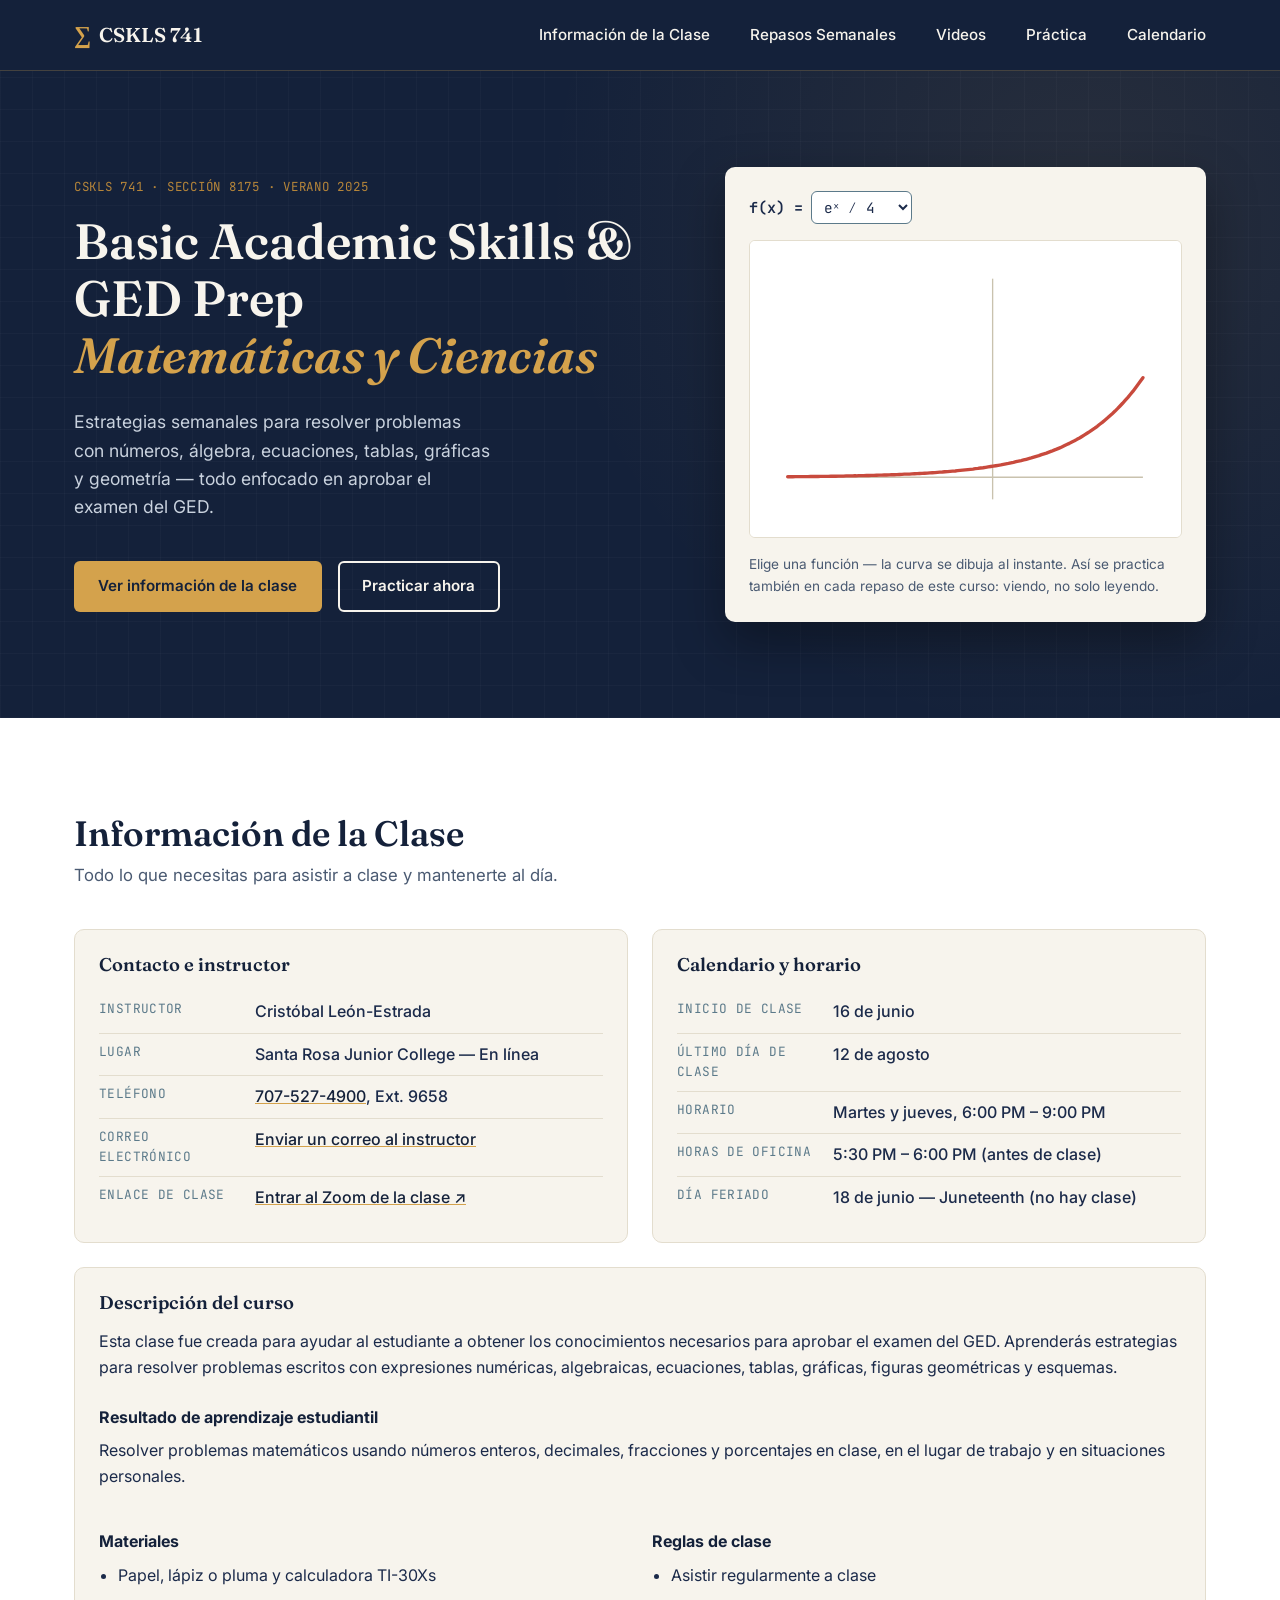
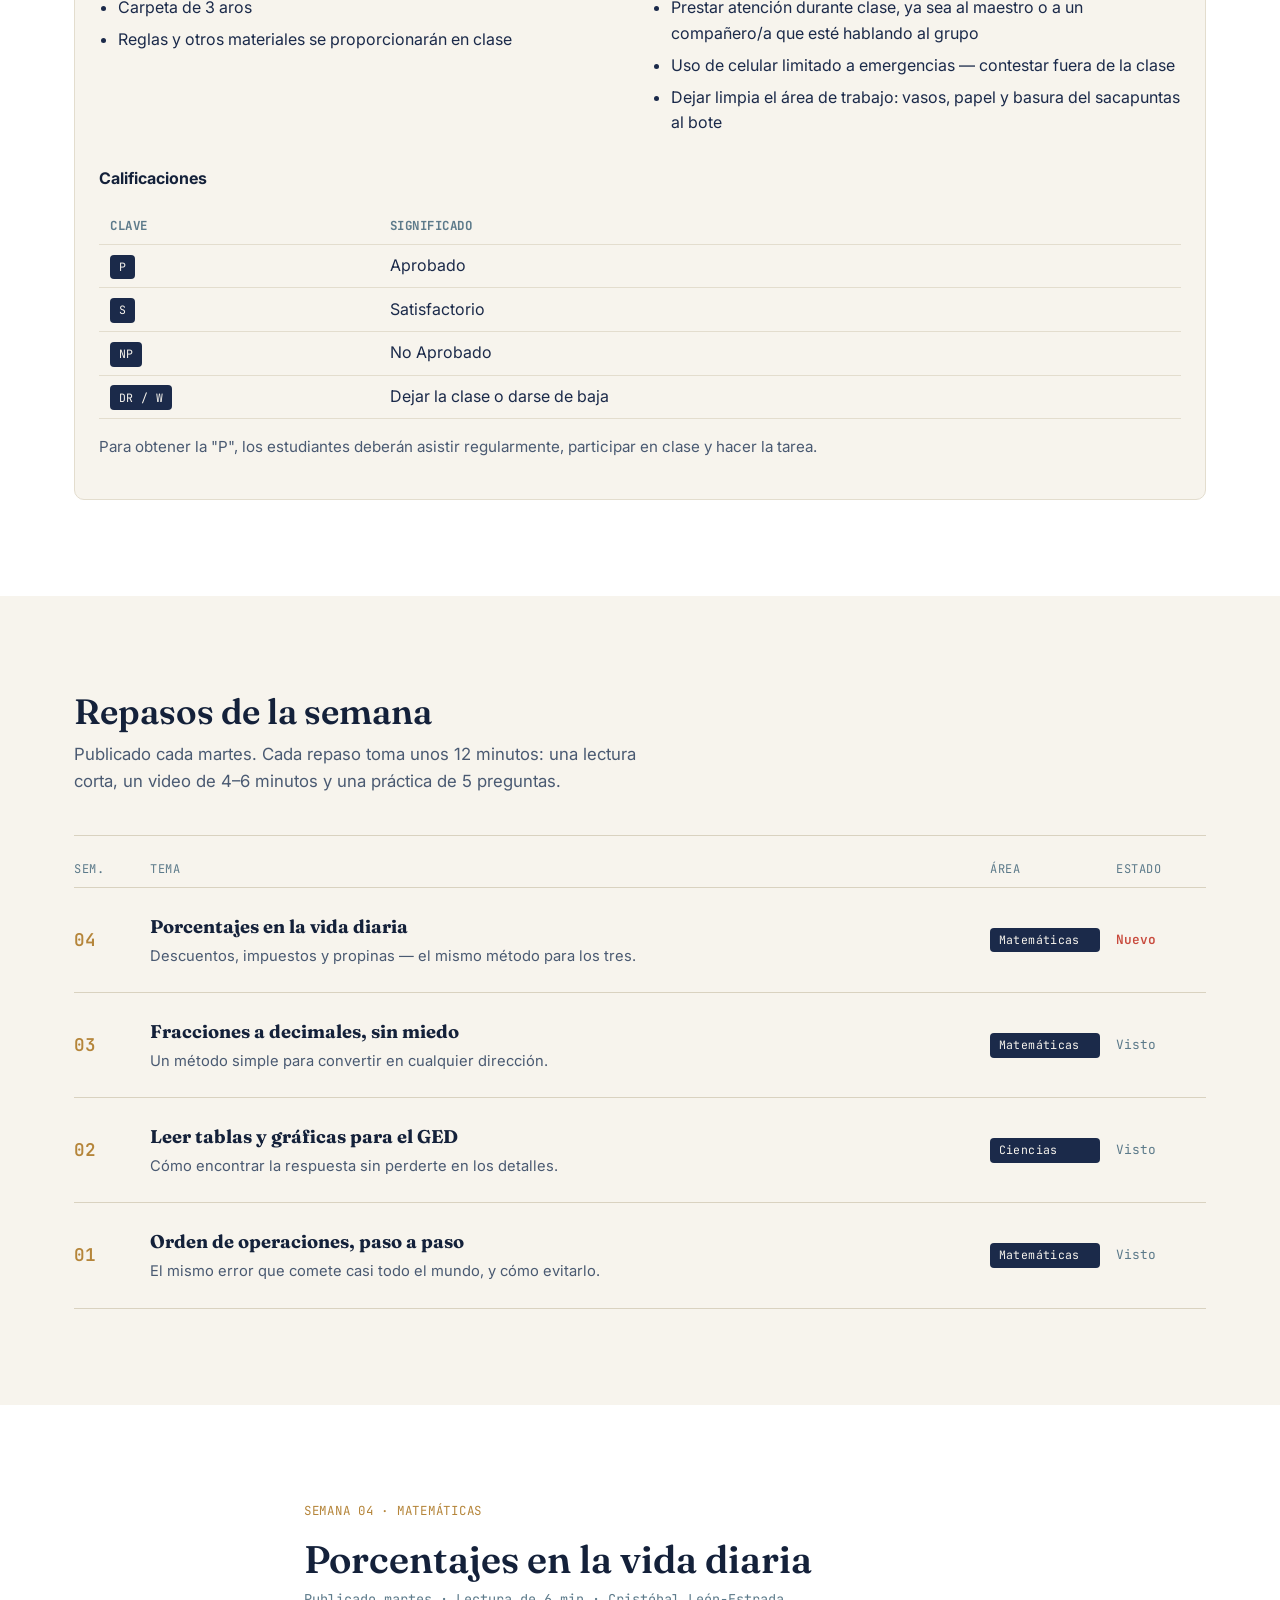
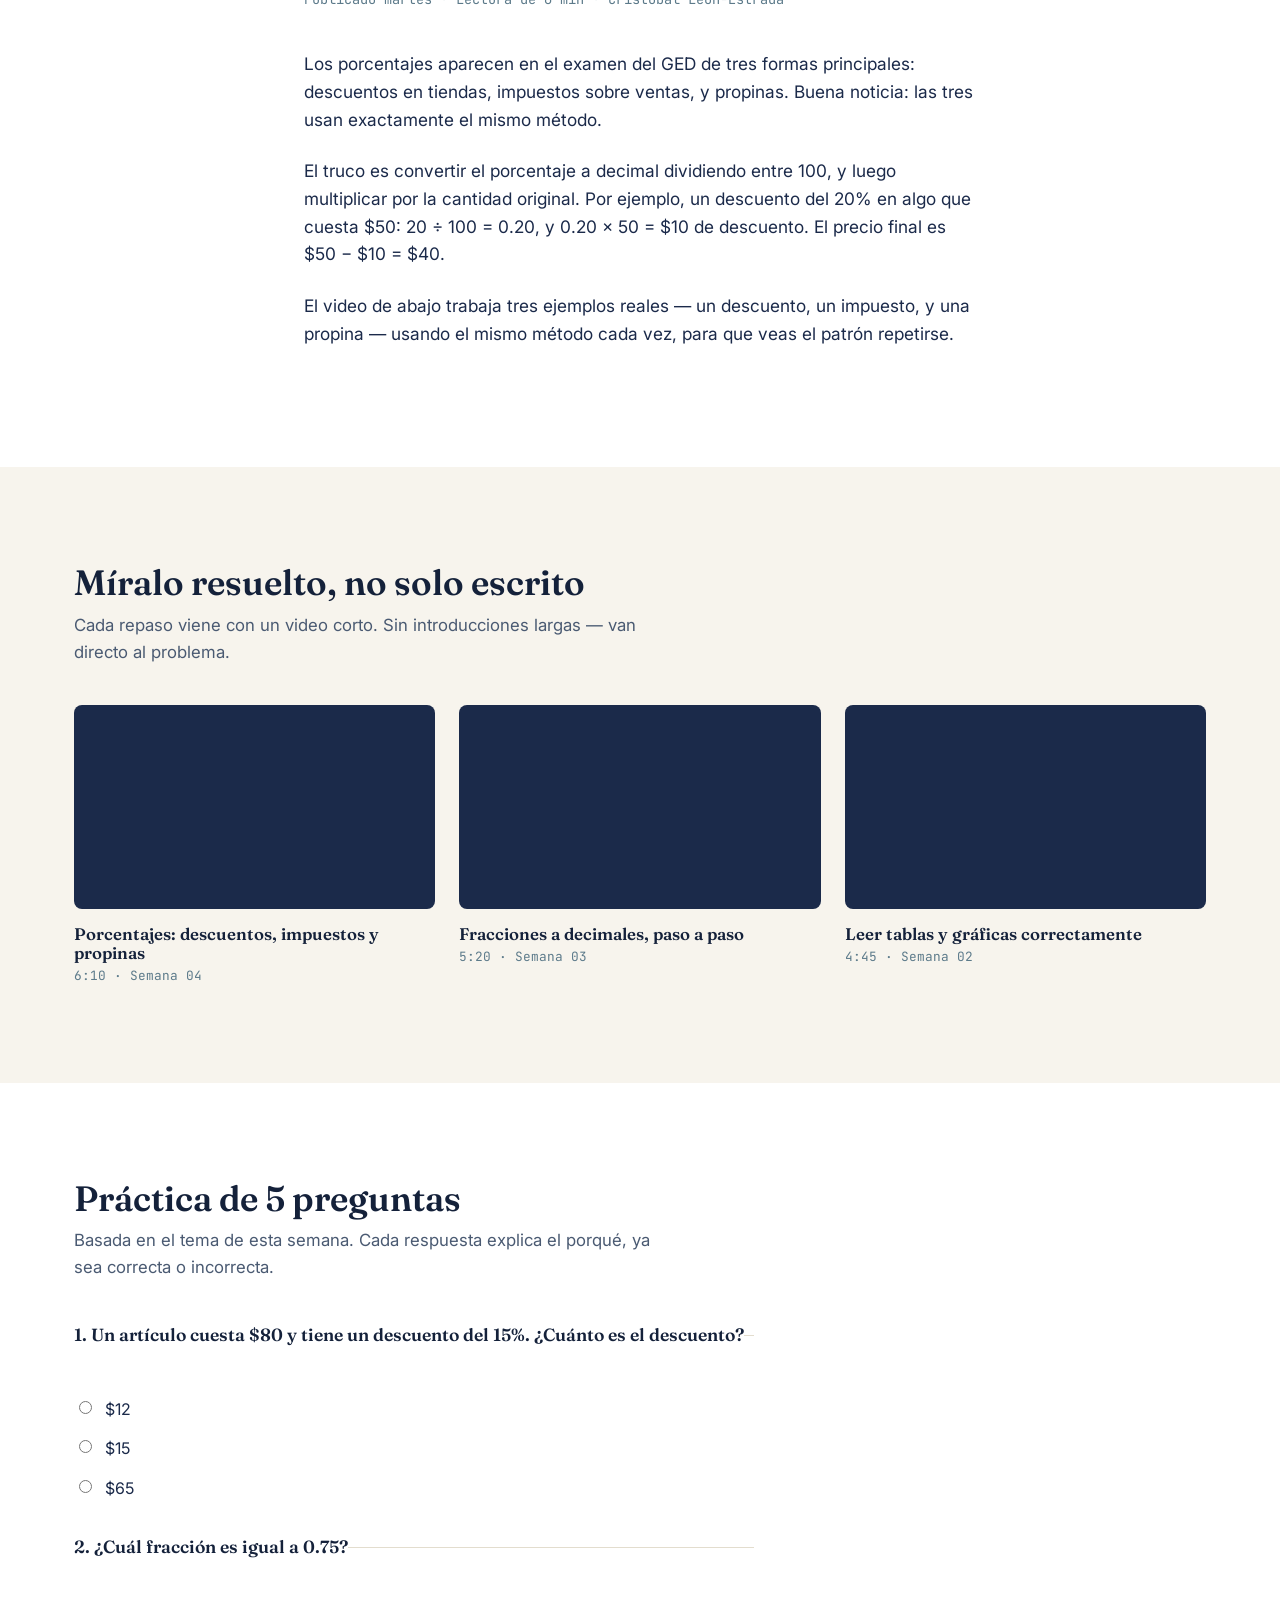
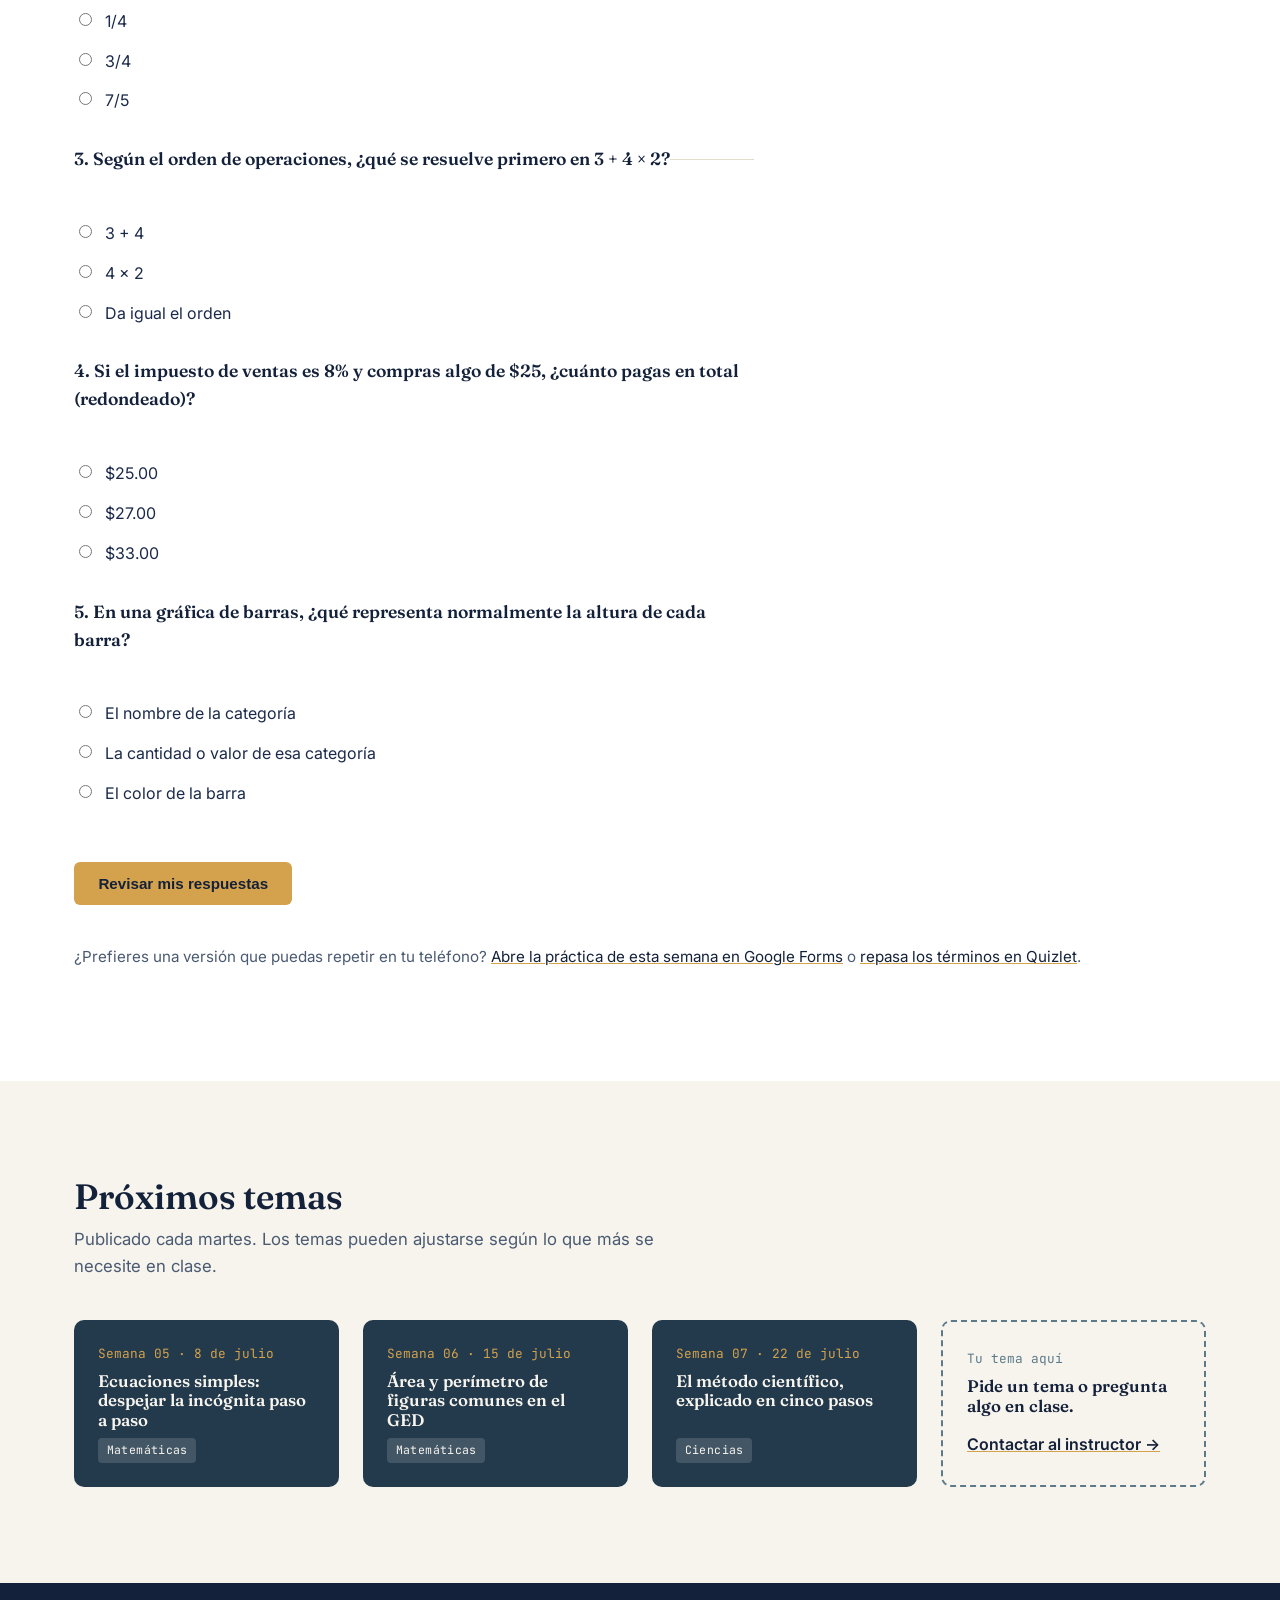
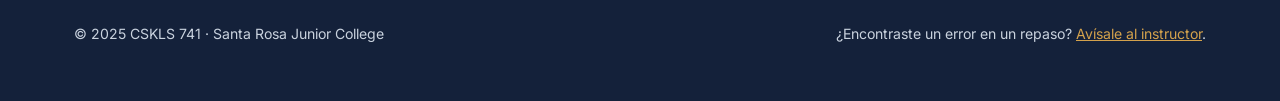
==== index.html @ f6713a10 "Add CSKLS 741 course site" ====
<!DOCTYPE html>
<html lang="es">
<head>
<meta charset="UTF-8">
<meta name="viewport" content="width=device-width, initial-scale=1.0">
<title>CSKLS 741 — Preparación para el GED: Matemáticas y Ciencias | Santa Rosa Junior College</title>
<meta name="description" content="Repasos semanales, videos y práctica para estudiantes de CSKLS 741, preparación del examen GED en matemáticas y ciencias. Verano 2025, Santa Rosa Junior College.">
<link rel="preconnect" href="https://fonts.googleapis.com">
<link rel="preconnect" href="https://fonts.gstatic.com" crossorigin>
<link href="https://fonts.googleapis.com/css2?family=Fraunces:opsz,wght@9..144,400..700&family=Inter:wght@400;500;600;700&family=JetBrains+Mono:wght@400;500&display=swap" rel="stylesheet">
<link rel="stylesheet" href="styles.css">
</head>
<body>

<a class="skip-link" href="#main">Saltar al contenido principal</a>

<!-- ============ HEADER / NAV ============ -->
<header class="site-header">
  <div class="header-inner">
    <a href="#top" class="brand">
      <span class="brand-mark" aria-hidden="true">∑</span>
      <span class="brand-text">CSKLS 741</span>
    </a>

    <nav class="main-nav" aria-label="Navegación principal">
      <button class="nav-toggle" aria-expanded="false" aria-controls="nav-list" id="navToggle">
        <span class="nav-toggle-bar"></span>
        <span class="nav-toggle-bar"></span>
        <span class="nav-toggle-bar"></span>
        <span class="visually-hidden">Menú</span>
      </button>
      <ul class="nav-list" id="nav-list">
        <li><a href="#clase">Información de la Clase</a></li>
        <li><a href="#weekly">Repasos Semanales</a></li>
        <li><a href="#videos">Videos</a></li>
        <li><a href="#quiz">Práctica</a></li>
        <li><a href="#calendar">Calendario</a></li>
      </ul>
    </nav>
  </div>
</header>

<main id="main">

  <!-- ============ HERO ============ -->
  <section class="hero" id="top">
    <div class="hero-inner">
      <div class="hero-copy">
        <p class="eyebrow">CSKLS 741 · Sección 8175 · Verano 2025</p>
        <h1>Basic Academic Skills & GED Prep<br><em>Matemáticas y Ciencias</em></h1>
        <p class="hero-lede">Estrategias semanales para resolver problemas con números, álgebra, ecuaciones, tablas, gráficas y geometría — todo enfocado en aprobar el examen del GED.</p>
        <div class="hero-actions">
          <a class="btn btn-primary" href="#clase">Ver información de la clase</a>
          <a class="btn btn-ghost" href="#quiz">Practicar ahora</a>
        </div>
      </div>

      <div class="hero-plot" aria-label="Graficador de funciones interactivo">
        <div class="plot-card">
          <div class="plot-card-head">
            <span class="plot-label">f(x) =</span>
            <select id="fnSelect" aria-label="Elige una función para graficar">
              <option value="sinx">sin(x)</option>
              <option value="x2">x²</option>
              <option value="x3">x³ − 3x</option>
              <option value="logx">ln(x)</option>
              <option value="expx" selected>eˣ ⁄ 4</option>
            </select>
          </div>
          <svg id="plotSvg" viewBox="0 0 320 220" role="img" aria-labelledby="plotTitle">
            <title id="plotTitle">Gráfica de la función seleccionada</title>
          </svg>
          <p class="plot-caption">Elige una función — la curva se dibuja al instante. Así se practica también en cada repaso de este curso: viendo, no solo leyendo.</p>
        </div>
      </div>
    </div>
  </section>

  <!-- ============ INFORMACIÓN DE LA CLASE ============ -->
  <section class="section class-info-section" id="clase">
    <div class="section-inner">
      <div class="section-head">
        <h2>Información de la Clase</h2>
        <p class="section-sub">Todo lo que necesitas para asistir a clase y mantenerte al día.</p>
      </div>

      <div class="info-grid">
        <div class="info-card">
          <h3>Contacto e instructor</h3>
          <dl class="info-list">
            <div class="info-row">
              <dt>Instructor</dt>
              <dd>Cristóbal León-Estrada</dd>
            </div>
            <div class="info-row">
              <dt>Lugar</dt>
              <dd>Santa Rosa Junior College — En línea</dd>
            </div>
            <div class="info-row">
              <dt>Teléfono</dt>
              <dd><a href="tel:+17075274900">707-527-4900</a>, Ext. 9658</dd>
            </div>
            <div class="info-row">
              <dt>Correo electrónico</dt>
              <dd><a href="mailto:paisa6727@gmail.com">Enviar un correo al instructor</a></dd>
            </div>
            <div class="info-row">
              <dt>Enlace de clase</dt>
              <dd><a href="https://santarosa-edu.zoom.us/j/87049911941" target="_blank" rel="noopener">Entrar al Zoom de la clase ↗</a></dd>
            </div>
          </dl>
        </div>

        <div class="info-card">
          <h3>Calendario y horario</h3>
          <dl class="info-list">
            <div class="info-row">
              <dt>Inicio de clase</dt>
              <dd>16 de junio</dd>
            </div>
            <div class="info-row">
              <dt>Último día de clase</dt>
              <dd>12 de agosto</dd>
            </div>
            <div class="info-row">
              <dt>Horario</dt>
              <dd>Martes y jueves, 6:00 PM – 9:00 PM</dd>
            </div>
            <div class="info-row">
              <dt>Horas de oficina</dt>
              <dd>5:30 PM – 6:00 PM (antes de clase)</dd>
            </div>
            <div class="info-row">
              <dt>Día feriado</dt>
              <dd>18 de junio — Juneteenth (no hay clase)</dd>
            </div>
          </dl>
        </div>

        <div class="info-card info-card-wide">
          <h3>Descripción del curso</h3>
          <p>Esta clase fue creada para ayudar al estudiante a obtener los conocimientos necesarios para aprobar el examen del GED. Aprenderás estrategias para resolver problemas escritos con expresiones numéricas, algebraicas, ecuaciones, tablas, gráficas, figuras geométricas y esquemas.</p>

          <h4>Resultado de aprendizaje estudiantil</h4>
          <p>Resolver problemas matemáticos usando números enteros, decimales, fracciones y porcentajes en clase, en el lugar de trabajo y en situaciones personales.</p>

          <div class="info-cols">
            <div>
              <h4>Materiales</h4>
              <ul>
                <li>Papel, lápiz o pluma y calculadora TI-30Xs</li>
                <li>Carpeta de 3 aros</li>
                <li>Reglas y otros materiales se proporcionarán en clase</li>
              </ul>
            </div>
            <div>
              <h4>Reglas de clase</h4>
              <ul>
                <li>Asistir regularmente a clase</li>
                <li>Prestar atención durante clase, ya sea al maestro o a un compañero/a que esté hablando al grupo</li>
                <li>Uso de celular limitado a emergencias — contestar fuera de la clase</li>
                <li>Dejar limpia el área de trabajo: vasos, papel y basura del sacapuntas al bote</li>
              </ul>
            </div>
          </div>

          <h4>Calificaciones</h4>
          <table class="grading-table">
            <thead>
              <tr><th>Clave</th><th>Significado</th></tr>
            </thead>
            <tbody>
              <tr><td><span class="tag">P</span></td><td>Aprobado</td></tr>
              <tr><td><span class="tag">S</span></td><td>Satisfactorio</td></tr>
              <tr><td><span class="tag">NP</span></td><td>No Aprobado</td></tr>
              <tr><td><span class="tag">DR / W</span></td><td>Dejar la clase o darse de baja</td></tr>
            </tbody>
          </table>
          <p class="grading-note">Para obtener la "P", los estudiantes deberán asistir regularmente, participar en clase y hacer la tarea.</p>
        </div>
      </div>
    </div>
  </section>

  <!-- ============ WEEKLY POSTS — GRADEBOOK LEDGER ============ -->
  <section class="section ledger-section" id="weekly">
    <div class="section-inner">
      <div class="section-head">
        <h2>Repasos de la semana</h2>
        <p class="section-sub">Publicado cada martes. Cada repaso toma unos 12 minutos: una lectura corta, un video de 4–6 minutos y una práctica de 5 preguntas.</p>
      </div>

      <div class="ledger" role="table" aria-label="Registro de repasos semanales">
        <div class="ledger-row ledger-row-head" role="row">
          <span role="columnheader">Sem.</span>
          <span role="columnheader">Tema</span>
          <span role="columnheader">Área</span>
          <span role="columnheader">Estado</span>
        </div>

        <article class="ledger-row" role="row">
          <span class="wk" role="cell" data-label="Semana">04</span>
          <span class="topic" role="cell" data-label="Tema">
            <a href="#post-04"><strong>Porcentajes en la vida diaria</strong></a>
            <span class="topic-sub">Descuentos, impuestos y propinas — el mismo método para los tres.</span>
          </span>
          <span class="tag" role="cell" data-label="Área">Matemáticas</span>
          <span class="status status-new" role="cell" data-label="Estado">Nuevo</span>
        </article>

        <article class="ledger-row" role="row">
          <span class="wk" role="cell" data-label="Semana">03</span>
          <span class="topic" role="cell" data-label="Tema">
            <a href="#post-03"><strong>Fracciones a decimales, sin miedo</strong></a>
            <span class="topic-sub">Un método simple para convertir en cualquier dirección.</span>
          </span>
          <span class="tag" role="cell" data-label="Área">Matemáticas</span>
          <span class="status" role="cell" data-label="Estado">Visto</span>
        </article>

        <article class="ledger-row" role="row">
          <span class="wk" role="cell" data-label="Semana">02</span>
          <span class="topic" role="cell" data-label="Tema">
            <a href="#post-02"><strong>Leer tablas y gráficas para el GED</strong></a>
            <span class="topic-sub">Cómo encontrar la respuesta sin perderte en los detalles.</span>
          </span>
          <span class="tag" role="cell" data-label="Área">Ciencias</span>
          <span class="status" role="cell" data-label="Estado">Visto</span>
        </article>

        <article class="ledger-row" role="row">
          <span class="wk" role="cell" data-label="Semana">01</span>
          <span class="topic" role="cell" data-label="Tema">
            <a href="#post-01"><strong>Orden de operaciones, paso a paso</strong></a>
            <span class="topic-sub">El mismo error que comete casi todo el mundo, y cómo evitarlo.</span>
          </span>
          <span class="tag" role="cell" data-label="Área">Matemáticas</span>
          <span class="status" role="cell" data-label="Estado">Visto</span>
        </article>
      </div>
    </div>
  </section>

  <!-- ============ FEATURED POST ============ -->
  <section class="section post-section" id="post-04" aria-labelledby="post-04-h">
    <div class="section-inner post-inner">
      <p class="eyebrow">Semana 04 · Matemáticas</p>
      <h2 id="post-04-h">Porcentajes en la vida diaria</h2>
      <p class="post-meta">Publicado martes · Lectura de 6 min · Cristóbal León-Estrada</p>

      <div class="post-body">
        <p>Los porcentajes aparecen en el examen del GED de tres formas principales: descuentos en tiendas, impuestos sobre ventas, y propinas. Buena noticia: las tres usan exactamente el mismo método.</p>
        <p>El truco es convertir el porcentaje a decimal dividiendo entre 100, y luego multiplicar por la cantidad original. Por ejemplo, un descuento del 20% en algo que cuesta $50: 20 ÷ 100 = 0.20, y 0.20 × 50 = $10 de descuento. El precio final es $50 − $10 = $40.</p>
        <p>El video de abajo trabaja tres ejemplos reales — un descuento, un impuesto, y una propina — usando el mismo método cada vez, para que veas el patrón repetirse.</p>
      </div>
    </div>
  </section>

  <!-- ============ VIDEOS ============ -->
  <section class="section video-section" id="videos">
    <div class="section-inner">
      <div class="section-head">
        <h2>Míralo resuelto, no solo escrito</h2>
        <p class="section-sub">Cada repaso viene con un video corto. Sin introducciones largas — van directo al problema.</p>
      </div>

      <div class="video-grid">
        <article class="video-card">
          <div class="video-frame">
            <iframe
              src="https://www.youtube.com/embed/sUiAedmcZ7M"
              title="Porcentajes explicados paso a paso"
              loading="lazy"
              allow="accelerometer; autoplay; clipboard-write; encrypted-media; gyroscope; picture-in-picture"
              allowfullscreen>
            </iframe>
          </div>
          <h3>Porcentajes: descuentos, impuestos y propinas</h3>
          <p class="video-meta">6:10 · Semana 04</p>
        </article>

        <article class="video-card">
          <div class="video-frame">
            <iframe
              src="https://www.youtube.com/embed/Pcd1tGEMTRg"
              title="Convertir fracciones a decimales"
              loading="lazy"
              allow="accelerometer; autoplay; clipboard-write; encrypted-media; gyroscope; picture-in-picture"
              allowfullscreen>
            </iframe>
          </div>
          <h3>Fracciones a decimales, paso a paso</h3>
          <p class="video-meta">5:20 · Semana 03</p>
        </article>

        <article class="video-card">
          <div class="video-frame">
            <iframe
              src="https://www.youtube.com/embed/4d6pioMzkjg"
              title="Cómo leer tablas y gráficas"
              loading="lazy"
              allow="accelerometer; autoplay; clipboard-write; encrypted-media; gyroscope; picture-in-picture"
              allowfullscreen>
            </iframe>
          </div>
          <h3>Leer tablas y gráficas correctamente</h3>
          <p class="video-meta">4:45 · Semana 02</p>
        </article>
      </div>
    </div>
  </section>

  <!-- ============ PRACTICE QUIZ ============ -->
  <section class="section quiz-section" id="quiz">
    <div class="section-inner">
      <div class="section-head">
        <h2>Práctica de 5 preguntas</h2>
        <p class="section-sub">Basada en el tema de esta semana. Cada respuesta explica el porqué, ya sea correcta o incorrecta.</p>
      </div>

      <form class="quiz" id="quizForm" novalidate>
        <fieldset class="quiz-q">
          <legend>1. Un artículo cuesta $80 y tiene un descuento del 15%. ¿Cuánto es el descuento?</legend>
          <label class="quiz-opt"><input type="radio" name="q1" value="a"> $12</label>
          <label class="quiz-opt"><input type="radio" name="q1" value="b"> $15</label>
          <label class="quiz-opt"><input type="radio" name="q1" value="c"> $65</label>
          <p class="quiz-feedback" data-for="q1" hidden></p>
        </fieldset>

        <fieldset class="quiz-q">
          <legend>2. ¿Cuál fracción es igual a 0.75?</legend>
          <label class="quiz-opt"><input type="radio" name="q2" value="a"> 1/4</label>
          <label class="quiz-opt"><input type="radio" name="q2" value="b"> 3/4</label>
          <label class="quiz-opt"><input type="radio" name="q2" value="c"> 7/5</label>
          <p class="quiz-feedback" data-for="q2" hidden></p>
        </fieldset>

        <fieldset class="quiz-q">
          <legend>3. Según el orden de operaciones, ¿qué se resuelve primero en 3 + 4 × 2?</legend>
          <label class="quiz-opt"><input type="radio" name="q3" value="a"> 3 + 4</label>
          <label class="quiz-opt"><input type="radio" name="q3" value="b"> 4 × 2</label>
          <label class="quiz-opt"><input type="radio" name="q3" value="c"> Da igual el orden</label>
          <p class="quiz-feedback" data-for="q3" hidden></p>
        </fieldset>

        <fieldset class="quiz-q">
          <legend>4. Si el impuesto de ventas es 8% y compras algo de $25, ¿cuánto pagas en total (redondeado)?</legend>
          <label class="quiz-opt"><input type="radio" name="q4" value="a"> $25.00</label>
          <label class="quiz-opt"><input type="radio" name="q4" value="b"> $27.00</label>
          <label class="quiz-opt"><input type="radio" name="q4" value="c"> $33.00</label>
          <p class="quiz-feedback" data-for="q4" hidden></p>
        </fieldset>

        <fieldset class="quiz-q">
          <legend>5. En una gráfica de barras, ¿qué representa normalmente la altura de cada barra?</legend>
          <label class="quiz-opt"><input type="radio" name="q5" value="a"> El nombre de la categoría</label>
          <label class="quiz-opt"><input type="radio" name="q5" value="b"> La cantidad o valor de esa categoría</label>
          <label class="quiz-opt"><input type="radio" name="q5" value="c"> El color de la barra</label>
          <p class="quiz-feedback" data-for="q5" hidden></p>
        </fieldset>

        <div class="quiz-controls">
          <button type="submit" class="btn btn-primary">Revisar mis respuestas</button>
          <p class="quiz-score" id="quizScore" role="status" aria-live="polite"></p>
        </div>
      </form>

      <p class="quiz-alt">¿Prefieres una versión que puedas repetir en tu teléfono? <a href="https://forms.google.com" target="_blank" rel="noopener">Abre la práctica de esta semana en Google Forms</a> o <a href="https://quizlet.com" target="_blank" rel="noopener">repasa los términos en Quizlet</a>.</p>
    </div>
  </section>

  <!-- ============ CONTENT CALENDAR ============ -->
  <section class="section calendar-section" id="calendar">
    <div class="section-inner">
      <div class="section-head">
        <h2>Próximos temas</h2>
        <p class="section-sub">Publicado cada martes. Los temas pueden ajustarse según lo que más se necesite en clase.</p>
      </div>

      <div class="calendar-grid">
        <article class="cal-card">
          <p class="cal-week">Semana 05 · 8 de julio</p>
          <h3>Ecuaciones simples: despejar la incógnita paso a paso</h3>
          <span class="tag">Matemáticas</span>
        </article>
        <article class="cal-card">
          <p class="cal-week">Semana 06 · 15 de julio</p>
          <h3>Área y perímetro de figuras comunes en el GED</h3>
          <span class="tag">Matemáticas</span>
        </article>
        <article class="cal-card">
          <p class="cal-week">Semana 07 · 22 de julio</p>
          <h3>El método científico, explicado en cinco pasos</h3>
          <span class="tag">Ciencias</span>
        </article>
        <article class="cal-card cal-card-request">
          <p class="cal-week">Tu tema aquí</p>
          <h3>Pide un tema o pregunta algo en clase.</h3>
          <a class="link-arrow" href="#clase">Contactar al instructor →</a>
        </article>
      </div>
    </div>
  </section>

</main>

<footer class="site-footer">
  <div class="footer-inner">
    <p>&copy; 2025 CSKLS 741 · Santa Rosa Junior College</p>
    <p class="footer-note">¿Encontraste un error en un repaso? <a href="#clase">Avísale al instructor</a>.</p>
  </div>
</footer>

<script src="script.js"></script>
</body>
</html>
---- styles.css ----
/* ============================================
   TOKENS
   ============================================ */
:root {
  --navy: #1B2A4A;
  --navy-deep: #14213A;
  --cream: #F7F4ED;
  --gold: #D4A24C;
  --gold-dark: #B5853A;
  --slate: #5C7A8A;
  --pencil-red: #C84A3D;
  --teal-card: #233A4D;

  --ink: #1B2A4A;
  --ink-soft: #4A5A72;

  --font-display: "Fraunces", Georgia, serif;
  --font-body: "Inter", -apple-system, BlinkMacSystemFont, sans-serif;
  --font-mono: "JetBrains Mono", "Courier New", monospace;

  --radius: 10px;
  --max-width: 1180px;

  --space-1: 0.5rem;
  --space-2: 1rem;
  --space-3: 1.5rem;
  --space-4: 2.5rem;
  --space-5: 4rem;
  --space-6: 6rem;
}

@media (prefers-reduced-motion: reduce) {
  *, *::before, *::after {
    animation-duration: 0.01ms !important;
    animation-iteration-count: 1 !important;
    transition-duration: 0.01ms !important;
    scroll-behavior: auto !important;
  }
}

/* ============================================
   RESET & BASE
   ============================================ */
* { box-sizing: border-box; }
html { scroll-behavior: smooth; }

body {
  margin: 0;
  font-family: var(--font-body);
  color: var(--ink);
  background: var(--cream);
  line-height: 1.6;
  font-size: 16px;
}

h1, h2, h3 {
  font-family: var(--font-display);
  font-weight: 600;
  line-height: 1.15;
  margin: 0;
  color: var(--navy-deep);
}

p { margin: 0 0 var(--space-2) 0; }
a { color: var(--navy-deep); text-decoration-color: var(--gold); }
a:hover { text-decoration-color: var(--pencil-red); }

img, svg { max-width: 100%; display: block; }

.visually-hidden {
  position: absolute;
  width: 1px; height: 1px;
  overflow: hidden;
  clip: rect(0 0 0 0);
  white-space: nowrap;
}

.skip-link {
  position: absolute;
  left: -9999px;
  top: 0;
  background: var(--gold);
  color: var(--navy-deep);
  padding: var(--space-1) var(--space-2);
  z-index: 200;
  font-weight: 600;
}
.skip-link:focus {
  left: var(--space-2);
  top: var(--space-2);
}

:focus-visible {
  outline: 3px solid var(--gold);
  outline-offset: 2px;
}

.section-inner, .header-inner, .footer-inner {
  max-width: var(--max-width);
  margin: 0 auto;
  padding: 0 var(--space-3);
}

.eyebrow {
  font-family: var(--font-mono);
  font-size: 0.78rem;
  letter-spacing: 0.06em;
  text-transform: uppercase;
  color: var(--gold-dark);
  margin: 0 0 var(--space-2) 0;
}

.tag {
  display: inline-block;
  font-family: var(--font-mono);
  font-size: 0.72rem;
  letter-spacing: 0.03em;
  background: var(--navy);
  color: var(--cream);
  padding: 0.2rem 0.55rem;
  border-radius: 4px;
}

.link-arrow {
  font-weight: 600;
  display: inline-block;
}

/* ============================================
   BUTTONS
   ============================================ */
.btn {
  display: inline-block;
  padding: 0.7rem 1.4rem;
  border-radius: 6px;
  font-weight: 600;
  font-size: 0.95rem;
  text-decoration: none;
  border: 2px solid transparent;
  cursor: pointer;
  transition: transform 0.15s ease, background 0.15s ease;
}
.btn:hover { transform: translateY(-1px); }

.btn-primary {
  background: var(--gold);
  color: var(--navy-deep);
}
.btn-primary:hover { background: var(--gold-dark); }

.btn-ghost {
  background: transparent;
  border-color: var(--cream);
  color: var(--cream);
}
.btn-ghost:hover { background: rgba(247,244,237,0.1); }

/* ============================================
   HEADER
   ============================================ */
.site-header {
  background: var(--navy-deep);
  position: sticky;
  top: 0;
  z-index: 100;
  border-bottom: 1px solid rgba(212,162,76,0.25);
}

.header-inner {
  display: flex;
  align-items: center;
  justify-content: space-between;
  padding-top: var(--space-2);
  padding-bottom: var(--space-2);
}

.brand {
  display: flex;
  align-items: center;
  gap: 0.5rem;
  color: var(--cream);
  text-decoration: none;
  font-family: var(--font-display);
  font-weight: 600;
  font-size: 1.25rem;
}
.brand-mark {
  color: var(--gold);
  font-size: 1.5rem;
}

.nav-toggle {
  display: none;
  flex-direction: column;
  justify-content: center;
  gap: 5px;
  background: none;
  border: none;
  width: 40px;
  height: 40px;
  cursor: pointer;
}
.nav-toggle-bar {
  height: 2px;
  width: 24px;
  background: var(--cream);
  display: block;
}

.nav-list {
  display: flex;
  gap: var(--space-4);
  list-style: none;
  margin: 0;
  padding: 0;
}
.nav-list a {
  color: var(--cream);
  text-decoration: none;
  font-weight: 500;
  font-size: 0.95rem;
  border-bottom: 2px solid transparent;
  padding-bottom: 2px;
}
.nav-list a:hover { border-bottom-color: var(--gold); }

/* ============================================
   HERO
   ============================================ */
.hero {
  background: var(--navy-deep);
  color: var(--cream);
  background-image:
    radial-gradient(circle at 85% 20%, rgba(212,162,76,0.10), transparent 45%),
    repeating-linear-gradient(0deg, rgba(255,255,255,0.025) 0px, rgba(255,255,255,0.025) 1px, transparent 1px, transparent 32px),
    repeating-linear-gradient(90deg, rgba(255,255,255,0.025) 0px, rgba(255,255,255,0.025) 1px, transparent 1px, transparent 32px);
}

.hero-inner {
  max-width: var(--max-width);
  margin: 0 auto;
  padding: var(--space-6) var(--space-3);
  display: grid;
  grid-template-columns: 1.1fr 0.9fr;
  gap: var(--space-5);
  align-items: center;
}

.hero h1 {
  font-size: clamp(2.1rem, 4vw, 3.1rem);
  color: var(--cream);
  margin-bottom: var(--space-3);
}
.hero h1 em {
  font-style: italic;
  color: var(--gold);
}

.hero-lede {
  font-size: 1.1rem;
  color: #C9D2DE;
  max-width: 38ch;
  margin-bottom: var(--space-4);
}

.hero-actions {
  display: flex;
  gap: var(--space-2);
  flex-wrap: wrap;
}

.plot-card {
  background: var(--cream);
  color: var(--ink);
  border-radius: var(--radius);
  padding: var(--space-3);
  box-shadow: 0 20px 50px rgba(0,0,0,0.35);
}

.plot-card-head {
  display: flex;
  align-items: center;
  gap: var(--space-1);
  margin-bottom: var(--space-2);
  font-family: var(--font-mono);
  font-size: 0.95rem;
}

.plot-label { font-weight: 600; }

#fnSelect {
  font-family: var(--font-mono);
  font-size: 0.9rem;
  padding: 0.3rem 0.5rem;
  border: 1px solid var(--slate);
  border-radius: 6px;
  background: white;
  color: var(--ink);
}

#plotSvg {
  width: 100%;
  height: auto;
  background: white;
  border-radius: 6px;
  border: 1px solid #E3DDCE;
}

.plot-caption {
  font-size: 0.85rem;
  color: var(--ink-soft);
  margin: var(--space-2) 0 0 0;
}

/* ============================================
   SECTIONS — general
   ============================================ */
.section { padding: var(--space-6) 0; }

.section-head {
  max-width: 60ch;
  margin-bottom: var(--space-4);
}
.section-head h2 {
  font-size: clamp(1.6rem, 3vw, 2.2rem);
  margin-bottom: var(--space-1);
}
.section-sub {
  color: var(--ink-soft);
  font-size: 1.05rem;
  margin: 0;
}

/* ============================================
   CLASS INFO SECTION
   ============================================ */
.class-info-section { background: white; }

.info-grid {
  display: grid;
  grid-template-columns: 1fr 1fr;
  gap: var(--space-3);
}

.info-card {
  background: var(--cream);
  border: 1px solid #E3DDCE;
  border-radius: var(--radius);
  padding: var(--space-3);
}

.info-card h3 {
  font-size: 1.15rem;
  margin-bottom: var(--space-2);
}

.info-card h4 {
  font-family: var(--font-body);
  font-size: 1rem;
  font-weight: 700;
  color: var(--navy-deep);
  margin: var(--space-3) 0 var(--space-1) 0;
}

.info-card-wide {
  grid-column: 1 / -1;
}

.info-list {
  margin: 0;
}

.info-row {
  display: grid;
  grid-template-columns: 140px 1fr;
  gap: var(--space-2);
  padding: 0.5rem 0;
  border-bottom: 1px solid #E3DDCE;
}
.info-row:last-child { border-bottom: none; }

.info-row dt {
  font-family: var(--font-mono);
  font-size: 0.8rem;
  color: var(--slate);
  text-transform: uppercase;
  letter-spacing: 0.03em;
}

.info-row dd {
  margin: 0;
  font-weight: 500;
}

.info-cols {
  display: grid;
  grid-template-columns: 1fr 1fr;
  gap: var(--space-3);
  margin-top: var(--space-2);
}

.info-card-wide ul {
  margin: 0;
  padding-left: 1.2rem;
}
.info-card-wide li {
  margin-bottom: 0.4rem;
}

.grading-table {
  width: 100%;
  border-collapse: collapse;
  margin-top: var(--space-2);
}
.grading-table th, .grading-table td {
  text-align: left;
  padding: 0.5rem 0.7rem;
  border-bottom: 1px solid #E3DDCE;
}
.grading-table th {
  font-family: var(--font-mono);
  font-size: 0.78rem;
  text-transform: uppercase;
  letter-spacing: 0.04em;
  color: var(--slate);
}

.grading-note {
  margin-top: var(--space-2);
  color: var(--ink-soft);
  font-size: 0.95rem;
}

/* ============================================
   LEDGER (weekly posts)
   ============================================ */
.ledger-section { background: var(--cream); }

.ledger {
  border-top: 1px solid #D9D2C0;
}

.ledger-row {
  display: grid;
  grid-template-columns: 60px 1fr 110px 90px;
  gap: var(--space-2);
  align-items: center;
  padding: var(--space-3) 0;
  border-bottom: 1px solid #D9D2C0;
}

.ledger-row-head {
  font-family: var(--font-mono);
  font-size: 0.75rem;
  letter-spacing: 0.05em;
  text-transform: uppercase;
  color: var(--slate);
  padding-bottom: var(--space-1);
}

.wk {
  font-family: var(--font-mono);
  font-weight: 600;
  color: var(--gold-dark);
  font-size: 1.1rem;
}

.topic a {
  font-family: var(--font-display);
  font-size: 1.15rem;
  text-decoration: none;
}
.topic a:hover strong { text-decoration: underline; text-decoration-color: var(--gold); }

.topic-sub {
  display: block;
  color: var(--ink-soft);
  font-size: 0.92rem;
  margin-top: 0.2rem;
}

.status {
  font-family: var(--font-mono);
  font-size: 0.8rem;
  color: var(--slate);
}
.status-new {
  color: var(--pencil-red);
  font-weight: 600;
}

.ledger-archive {
  margin-top: var(--space-3);
}

/* ============================================
   FEATURED POST
   ============================================ */
.post-section { background: white; }
.post-inner { max-width: 72ch; }
.post-inner h2 { font-size: clamp(1.8rem, 3vw, 2.4rem); margin-bottom: var(--space-1); }
.post-meta {
  font-family: var(--font-mono);
  font-size: 0.85rem;
  color: var(--slate);
  margin-bottom: var(--space-4);
}
.post-body p { font-size: 1.08rem; margin-bottom: var(--space-3); }
.post-body em { color: var(--pencil-red); font-style: normal; font-weight: 600; }

/* ============================================
   VIDEOS
   ============================================ */
.video-section { background: var(--cream); }

.video-grid {
  display: grid;
  grid-template-columns: repeat(3, 1fr);
  gap: var(--space-3);
}

.video-card h3 {
  font-size: 1.05rem;
  margin-top: var(--space-2);
  margin-bottom: 0.2rem;
}

.video-frame {
  position: relative;
  width: 100%;
  aspect-ratio: 16 / 9;
  border-radius: 8px;
  overflow: hidden;
  background: var(--navy);
}
.video-frame iframe {
  width: 100%;
  height: 100%;
  border: 0;
}

.video-meta {
  font-family: var(--font-mono);
  font-size: 0.8rem;
  color: var(--slate);
  margin: 0;
}

.video-note {
  margin-top: var(--space-4);
  color: var(--ink-soft);
}

/* ============================================
   QUIZ
   ============================================ */
.quiz-section { background: white; }

.quiz { max-width: 68ch; }

.quiz-q {
  border: none;
  border-top: 1px solid #E3DDCE;
  padding: var(--space-3) 0;
  margin: 0;
}
.quiz-q legend {
  font-family: var(--font-display);
  font-size: 1.1rem;
  font-weight: 600;
  padding: 0;
  margin-bottom: var(--space-2);
  color: var(--navy-deep);
}

.quiz-opt {
  display: flex;
  align-items: flex-start;
  gap: 0.6rem;
  padding: 0.45rem 0;
  cursor: pointer;
  font-size: 1rem;
}
.quiz-opt input { margin-top: 0.25rem; accent-color: var(--gold-dark); cursor: pointer; }

.quiz-feedback {
  margin-top: var(--space-1);
  padding: 0.6rem 0.8rem;
  border-radius: 6px;
  font-size: 0.92rem;
}
.quiz-feedback.correct {
  background: #E7F2EA;
  color: #2A6A3E;
}
.quiz-feedback.incorrect {
  background: #FBEAE7;
  color: var(--pencil-red);
}

.quiz-controls {
  display: flex;
  align-items: center;
  gap: var(--space-3);
  margin-top: var(--space-3);
  flex-wrap: wrap;
}

.quiz-score {
  font-family: var(--font-mono);
  font-weight: 600;
  margin: 0;
}

.quiz-alt {
  margin-top: var(--space-4);
  color: var(--ink-soft);
  font-size: 0.95rem;
}

/* ============================================
   CALENDAR
   ============================================ */
.calendar-section { background: var(--cream); }

.calendar-grid {
  display: grid;
  grid-template-columns: repeat(4, 1fr);
  gap: var(--space-3);
}

.cal-card {
  background: var(--teal-card);
  color: var(--cream);
  border-radius: var(--radius);
  padding: var(--space-3);
  display: flex;
  flex-direction: column;
  gap: var(--space-1);
  min-height: 160px;
}
.cal-card h3 {
  color: var(--cream);
  font-size: 1.05rem;
  font-weight: 600;
  margin: 0;
}
.cal-week {
  font-family: var(--font-mono);
  font-size: 0.8rem;
  color: var(--gold);
  margin: 0;
}
.cal-card .tag {
  margin-top: auto;
  align-self: flex-start;
  background: rgba(247,244,237,0.15);
}

.cal-card-request {
  background: transparent;
  border: 2px dashed var(--slate);
  justify-content: center;
  align-items: flex-start;
}
.cal-card-request h3 { color: var(--navy-deep); }
.cal-card-request .cal-week { color: var(--slate); }
.cal-card-request .link-arrow { color: var(--navy-deep); margin-top: var(--space-1); }

/* ============================================
   ABOUT / SUBSCRIBE
   ============================================ */
.about-section { background: white; }

.about-inner {
  display: grid;
  grid-template-columns: 1.3fr 1fr;
  gap: var(--space-5);
  align-items: start;
}

.about-text h2 { font-size: clamp(1.6rem, 3vw, 2.2rem); margin-bottom: var(--space-2); }

.subscribe-form {
  background: var(--cream);
  border-radius: var(--radius);
  padding: var(--space-3);
  border: 1px solid #E3DDCE;
}
.subscribe-form label {
  display: block;
  font-weight: 600;
  margin-bottom: var(--space-2);
}
.subscribe-row {
  display: flex;
  gap: var(--space-1);
  flex-wrap: wrap;
}
.subscribe-row input {
  flex: 1;
  min-width: 0;
  padding: 0.6rem 0.8rem;
  border: 1px solid var(--slate);
  border-radius: 6px;
  font-size: 0.95rem;
  font-family: var(--font-body);
}

/* ============================================
   FOOTER
   ============================================ */
.site-footer {
  background: var(--navy-deep);
  color: #C9D2DE;
  padding: var(--space-4) 0;
}
.footer-inner {
  display: flex;
  justify-content: space-between;
  flex-wrap: wrap;
  gap: var(--space-1);
  font-size: 0.88rem;
}
.footer-note a { color: var(--gold); }

/* ============================================
   RESPONSIVE
   ============================================ */
@media (max-width: 900px) {
  .hero-inner { grid-template-columns: 1fr; }
  .video-grid { grid-template-columns: 1fr 1fr; }
  .calendar-grid { grid-template-columns: 1fr 1fr; }
  .about-inner { grid-template-columns: 1fr; }
  .info-grid { grid-template-columns: 1fr; }
  .info-cols { grid-template-columns: 1fr; }
}

@media (max-width: 720px) {
  .nav-toggle { display: flex; }

  .nav-list {
    display: none;
    flex-direction: column;
    position: absolute;
    top: 100%;
    left: 0;
    right: 0;
    background: var(--navy-deep);
    padding: var(--space-2) var(--space-3) var(--space-3);
    gap: var(--space-2);
    border-bottom: 1px solid rgba(212,162,76,0.25);
  }
  .nav-list.is-open { display: flex; }

  .video-grid { grid-template-columns: 1fr; }
  .calendar-grid { grid-template-columns: 1fr; }

  .ledger-row {
    grid-template-columns: 1fr;
    gap: 0.3rem;
  }
  .ledger-row-head { display: none; }
  .wk::before { content: "Week "; }
  .status::before { content: "Status: "; font-weight: 400; }
  .tag { width: max-content; }

  .hero-inner { padding-top: var(--space-5); padding-bottom: var(--space-5); }

  .info-row {
    grid-template-columns: 1fr;
    gap: 0.15rem;
  }
}
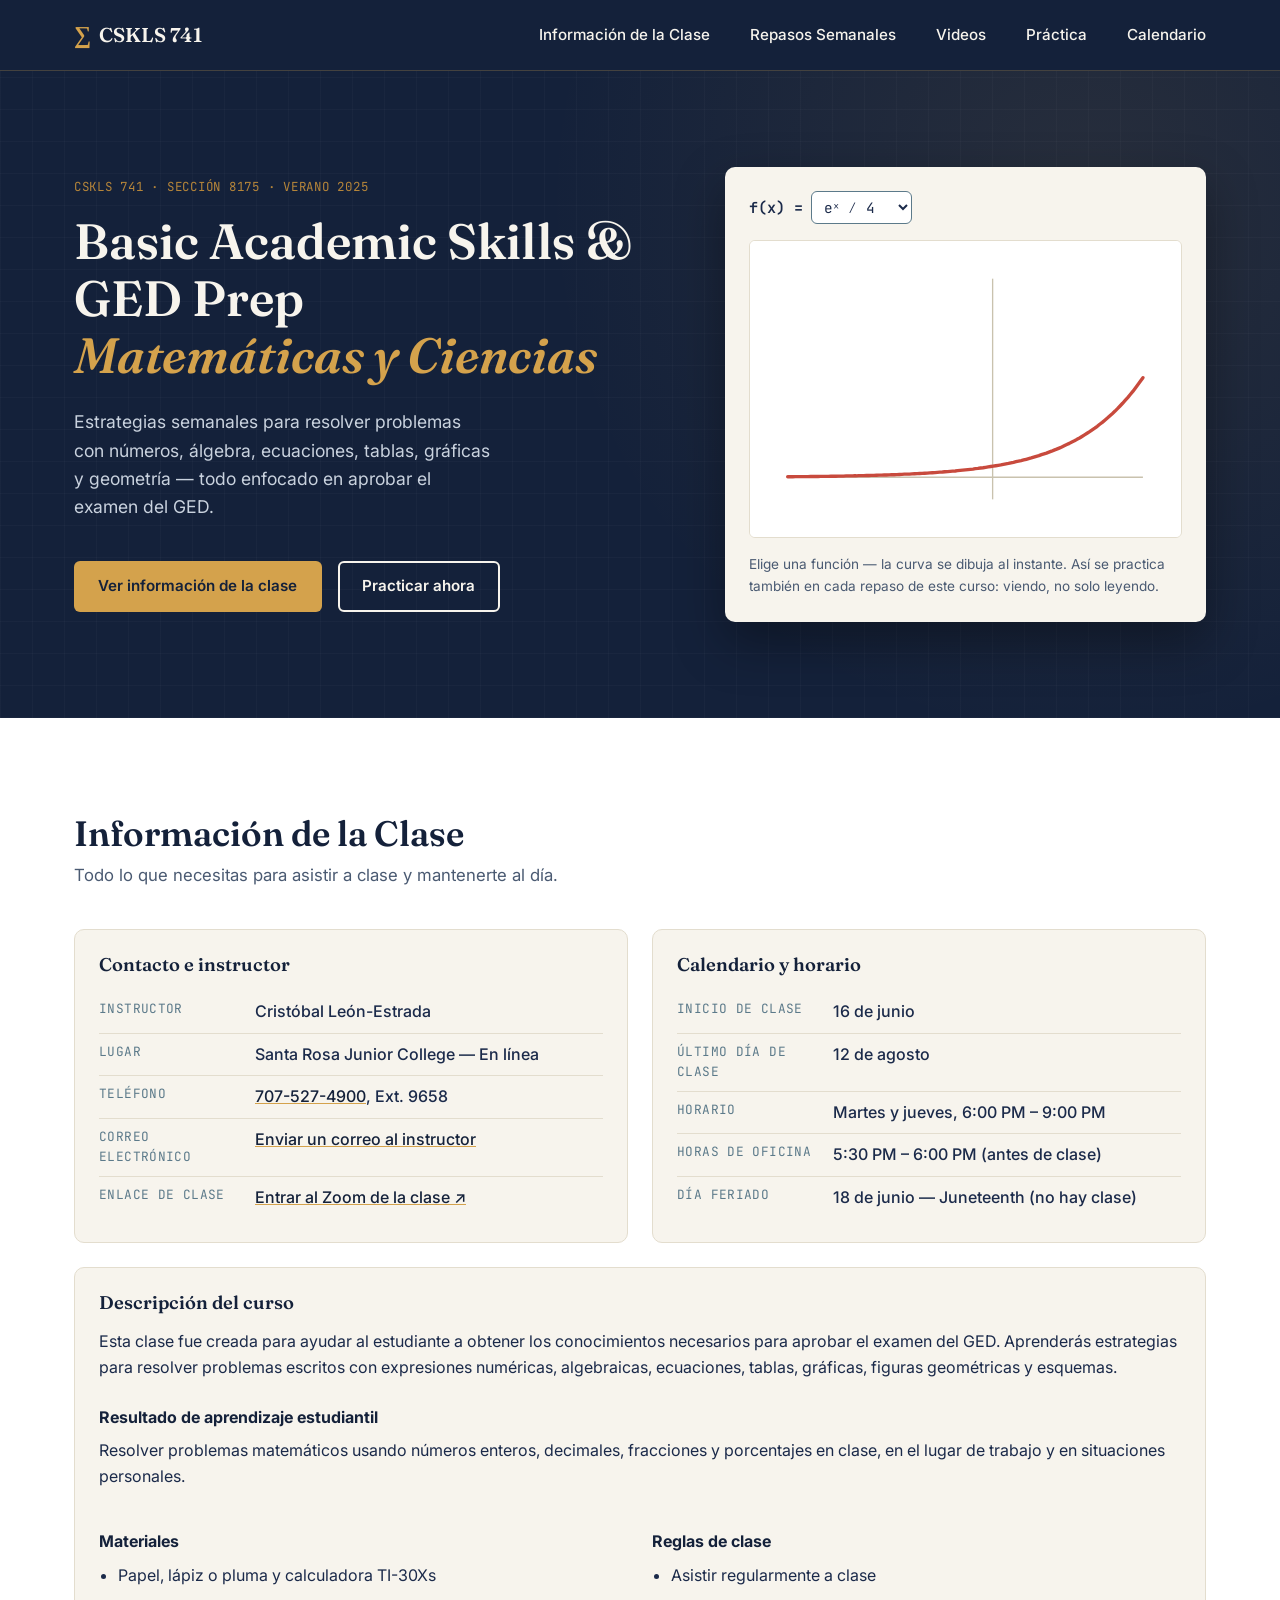
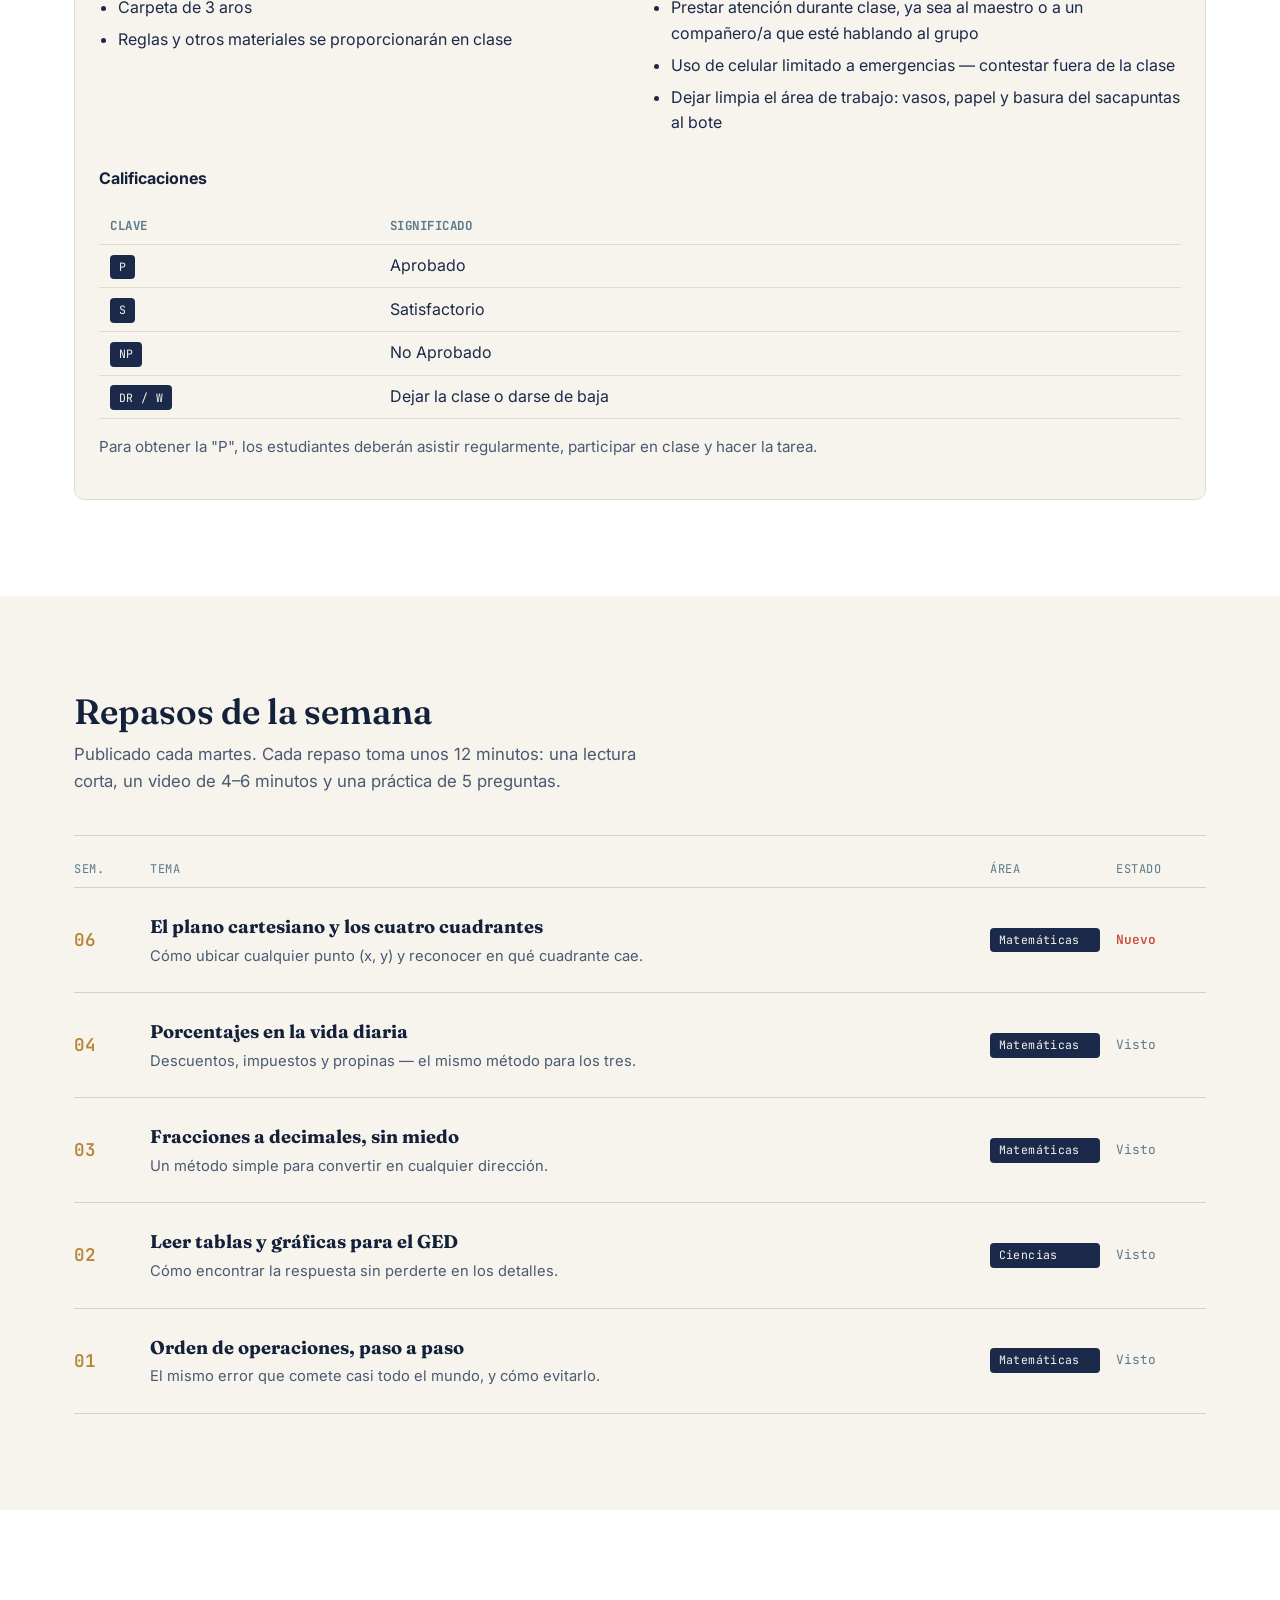
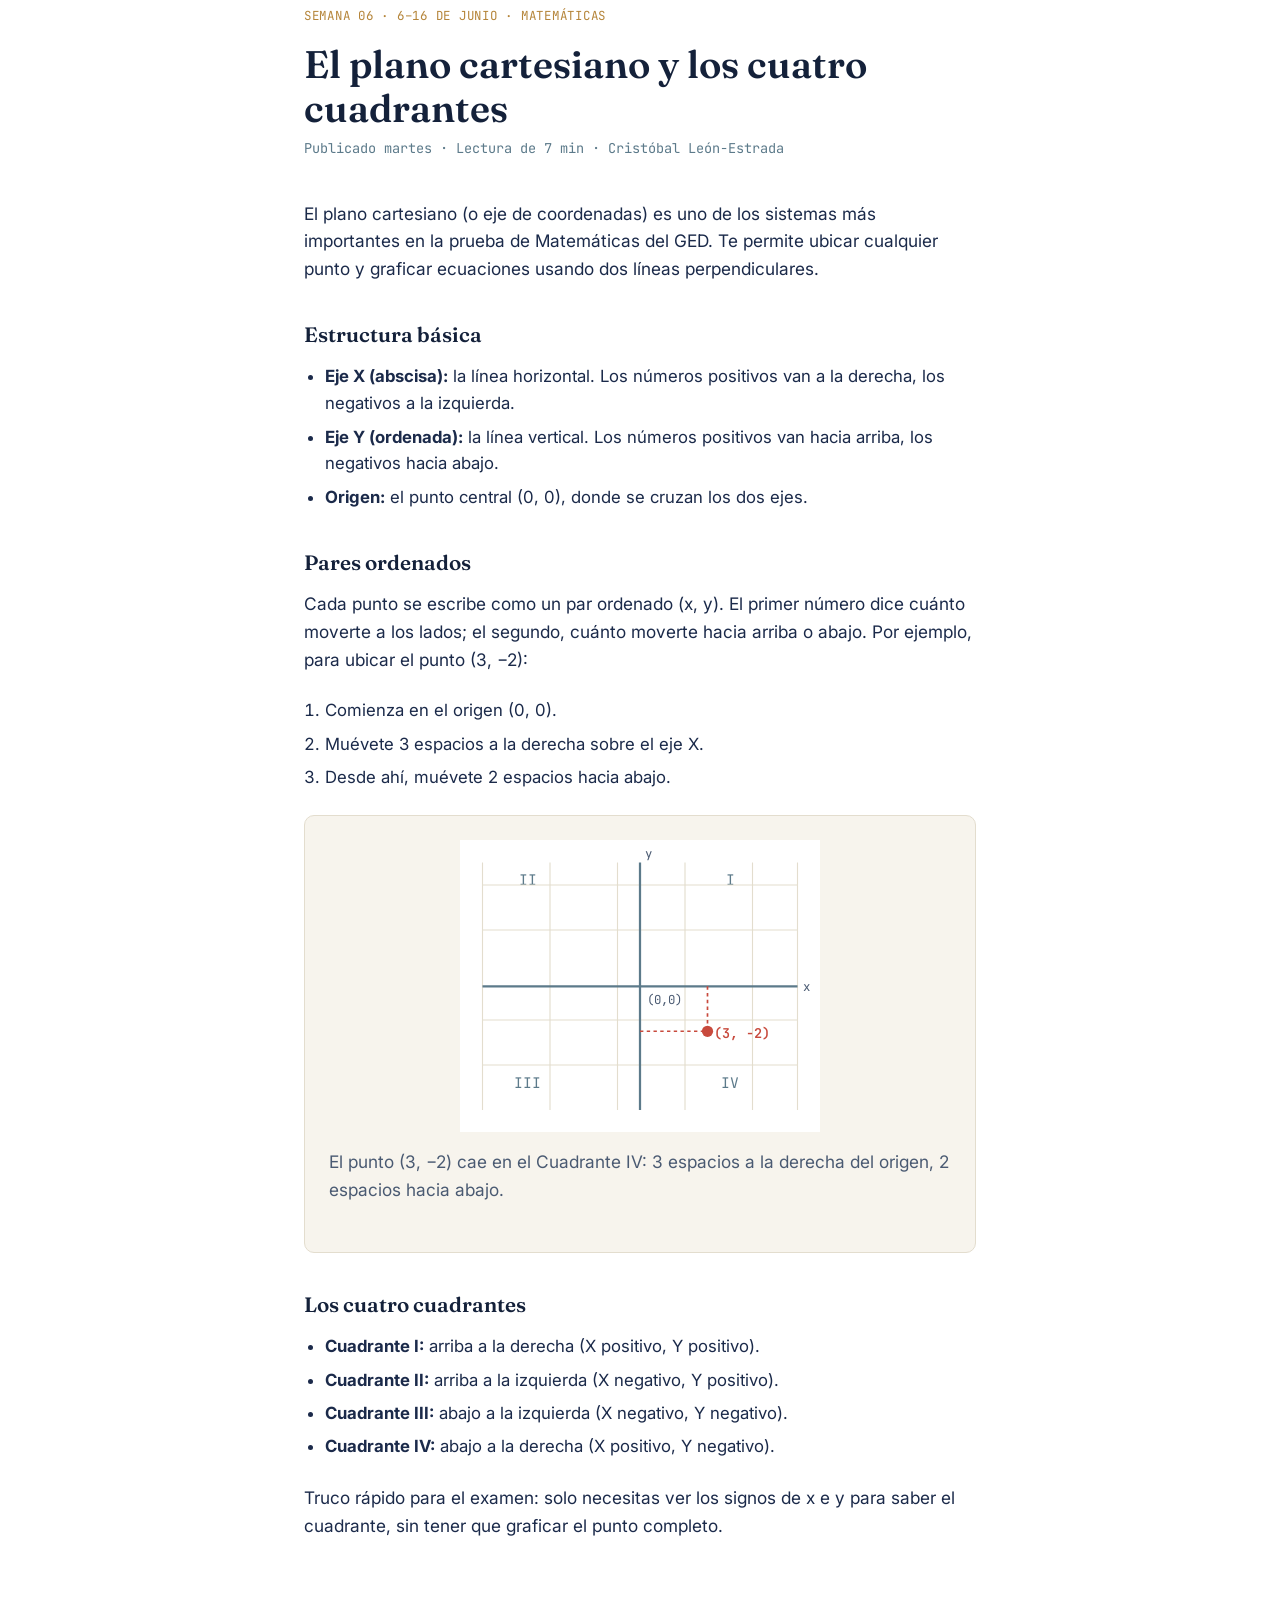
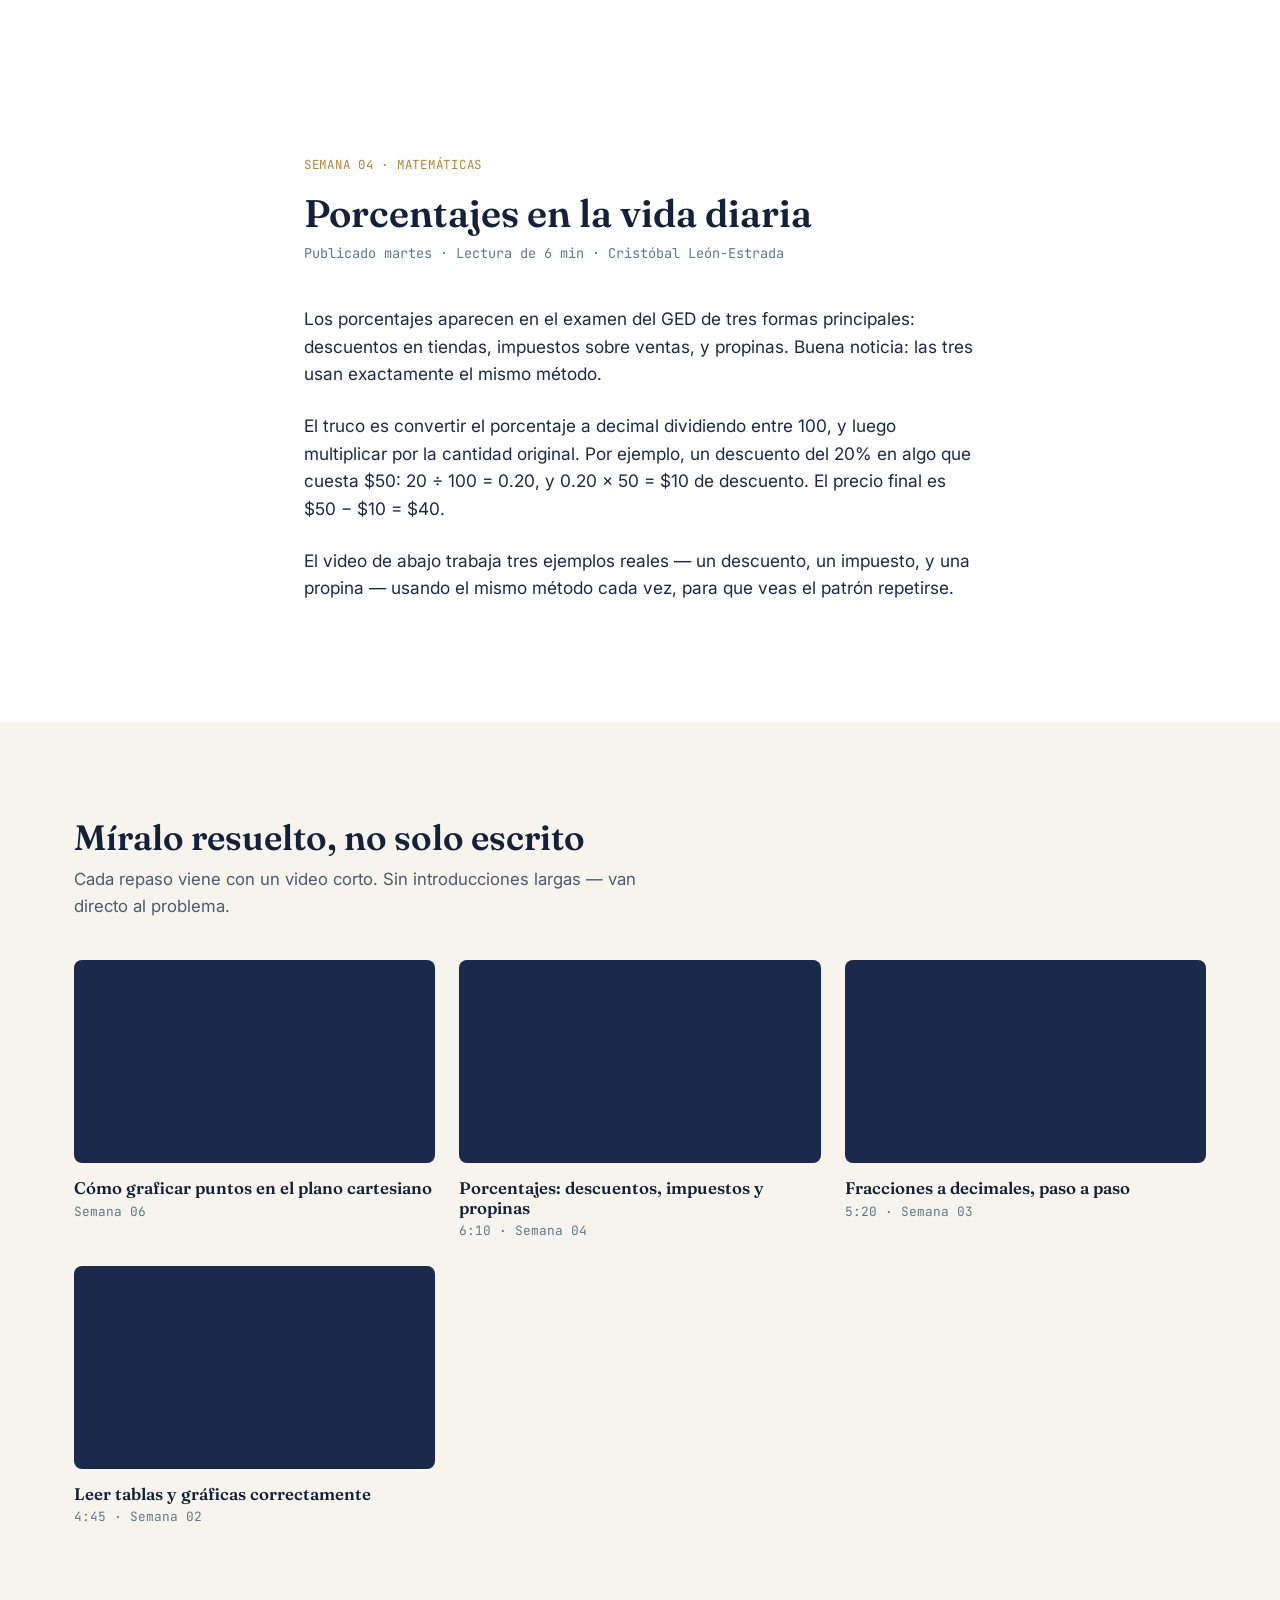
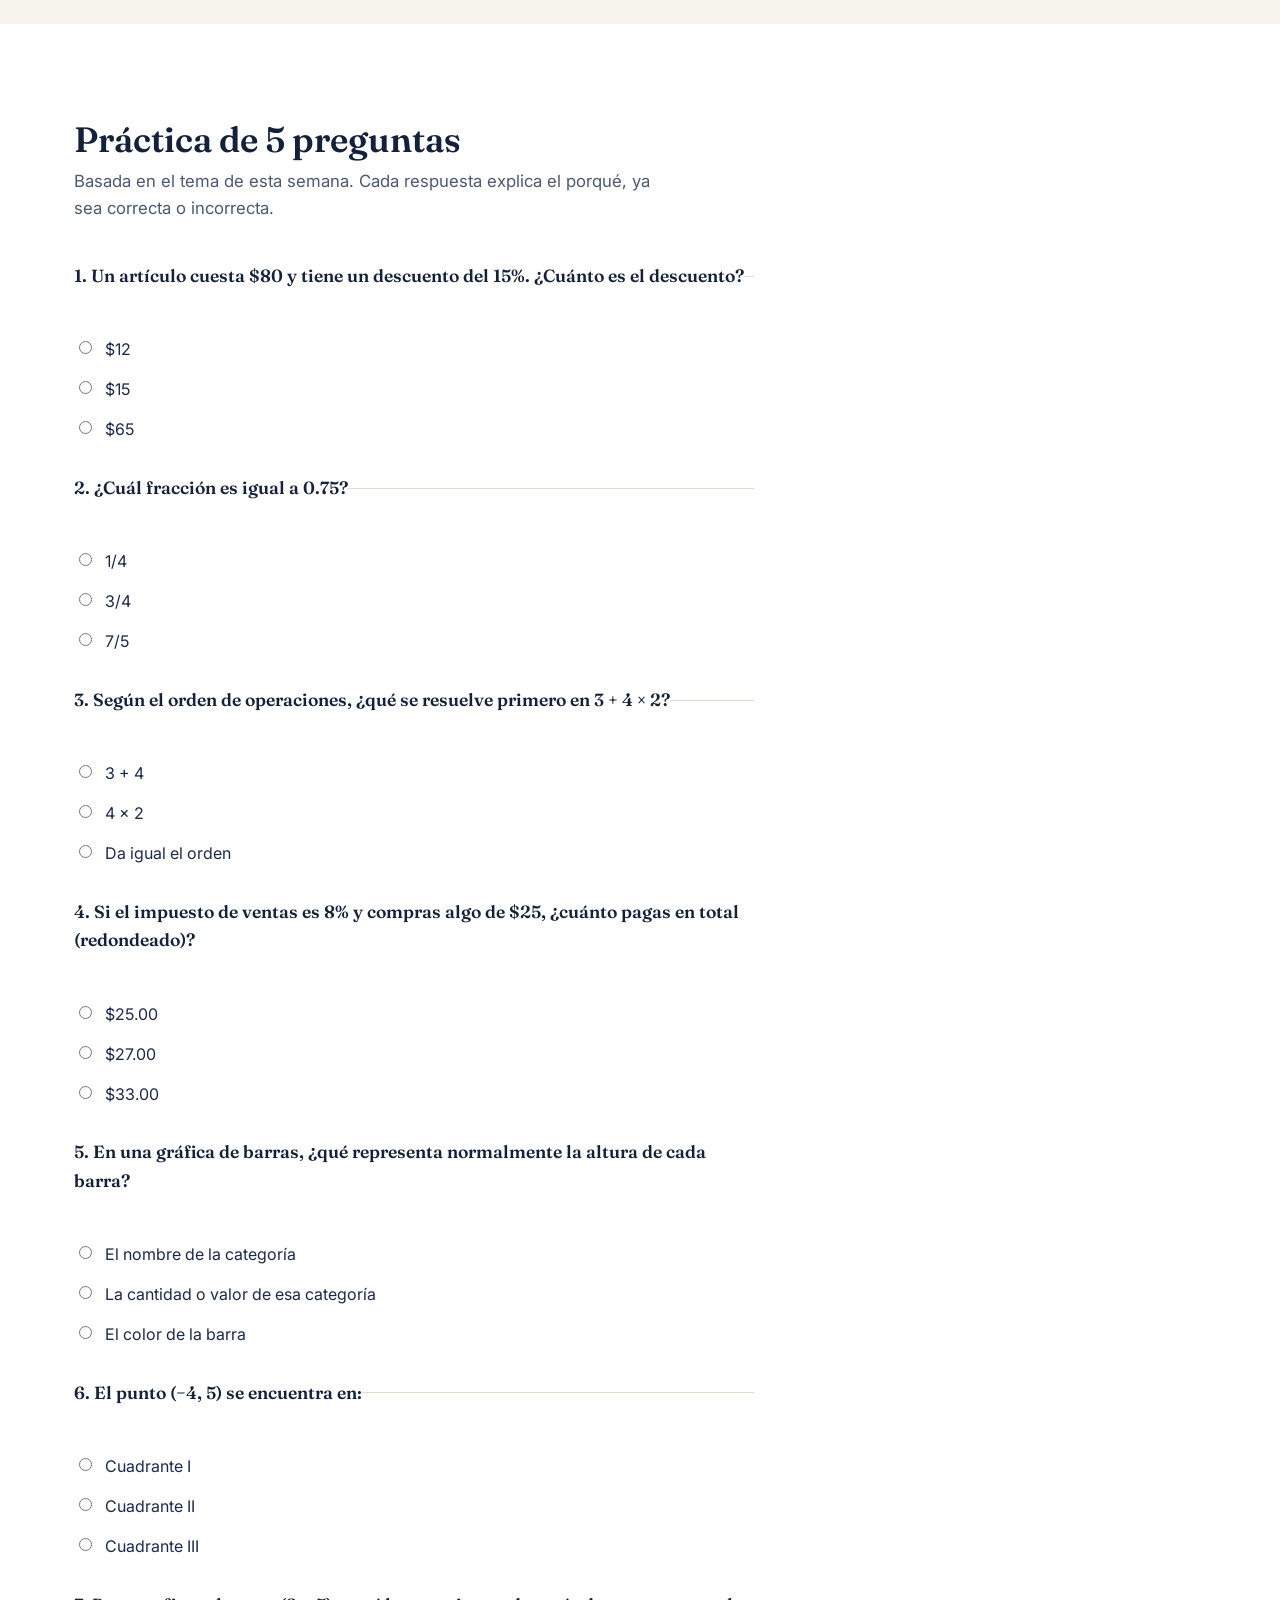
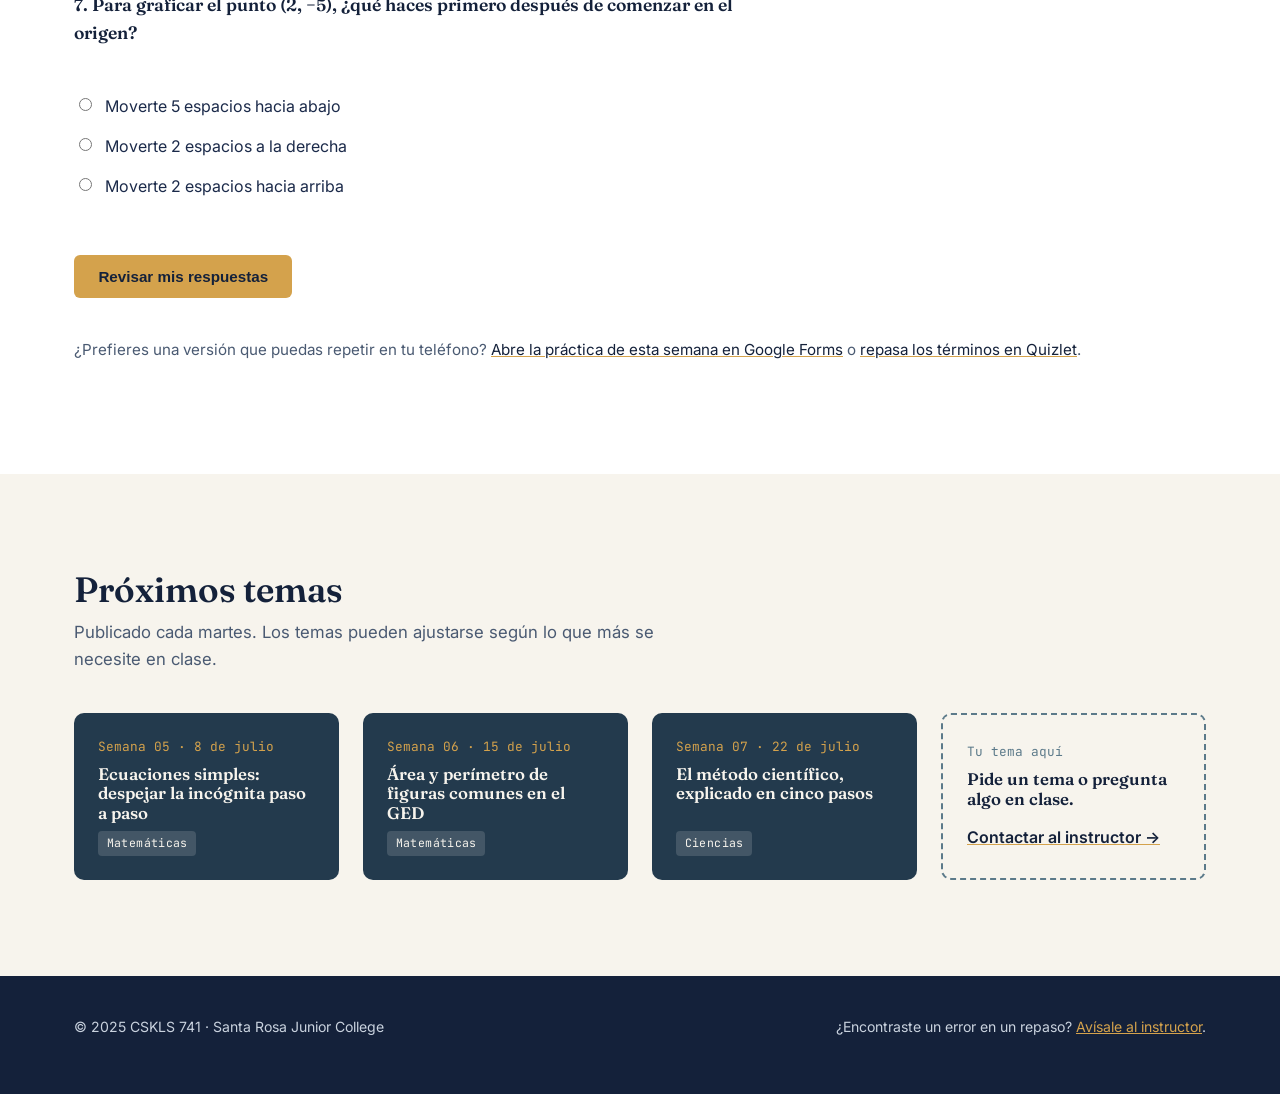
==== commit aab675d8: "Add files via upload" ====
--- a/index.html
+++ b/index.html
@@ -199,13 +199,23 @@
         </div>
 
         <article class="ledger-row" role="row">
+          <span class="wk" role="cell" data-label="Semana">06</span>
+          <span class="topic" role="cell" data-label="Tema">
+            <a href="#post-06"><strong>El plano cartesiano y los cuatro cuadrantes</strong></a>
+            <span class="topic-sub">Cómo ubicar cualquier punto (x, y) y reconocer en qué cuadrante cae.</span>
+          </span>
+          <span class="tag" role="cell" data-label="Área">Matemáticas</span>
+          <span class="status status-new" role="cell" data-label="Estado">Nuevo</span>
+        </article>
+
+        <article class="ledger-row" role="row">
           <span class="wk" role="cell" data-label="Semana">04</span>
           <span class="topic" role="cell" data-label="Tema">
             <a href="#post-04"><strong>Porcentajes en la vida diaria</strong></a>
             <span class="topic-sub">Descuentos, impuestos y propinas — el mismo método para los tres.</span>
           </span>
           <span class="tag" role="cell" data-label="Área">Matemáticas</span>
-          <span class="status status-new" role="cell" data-label="Estado">Nuevo</span>
+          <span class="status" role="cell" data-label="Estado">Visto</span>
         </article>
 
         <article class="ledger-row" role="row">
@@ -241,7 +251,79 @@
     </div>
   </section>
 
-  <!-- ============ FEATURED POST ============ -->
+  <!-- ============ FEATURED POST: SEMANA 06 ============ -->
+  <section class="section post-section" id="post-06" aria-labelledby="post-06-h">
+    <div class="section-inner post-inner">
+      <p class="eyebrow">Semana 06 · 6–16 de junio · Matemáticas</p>
+      <h2 id="post-06-h">El plano cartesiano y los cuatro cuadrantes</h2>
+      <p class="post-meta">Publicado martes · Lectura de 7 min · Cristóbal León-Estrada</p>
+
+      <div class="post-body">
+        <p>El plano cartesiano (o eje de coordenadas) es uno de los sistemas más importantes en la prueba de Matemáticas del GED. Te permite ubicar cualquier punto y graficar ecuaciones usando dos líneas perpendiculares.</p>
+
+        <h3>Estructura básica</h3>
+        <ul>
+          <li><strong>Eje X (abscisa):</strong> la línea horizontal. Los números positivos van a la derecha, los negativos a la izquierda.</li>
+          <li><strong>Eje Y (ordenada):</strong> la línea vertical. Los números positivos van hacia arriba, los negativos hacia abajo.</li>
+          <li><strong>Origen:</strong> el punto central (0, 0), donde se cruzan los dos ejes.</li>
+        </ul>
+
+        <h3>Pares ordenados</h3>
+        <p>Cada punto se escribe como un par ordenado (x, y). El primer número dice cuánto moverte a los lados; el segundo, cuánto moverte hacia arriba o abajo. Por ejemplo, para ubicar el punto (3, −2):</p>
+        <ol>
+          <li>Comienza en el origen (0, 0).</li>
+          <li>Muévete 3 espacios a la derecha sobre el eje X.</li>
+          <li>Desde ahí, muévete 2 espacios hacia abajo.</li>
+        </ol>
+
+        <div class="diagram-wrap">
+          <svg viewBox="0 0 320 260" role="img" aria-labelledby="quadTitle" class="quad-diagram">
+            <title id="quadTitle">Plano cartesiano con los cuatro cuadrantes y el punto (3, -2) marcado</title>
+            <rect x="0" y="0" width="320" height="260" fill="white"/>
+            <!-- quadrant labels -->
+            <text x="240" y="40" class="quad-label">I</text>
+            <text x="60" y="40" class="quad-label">II</text>
+            <text x="60" y="220" class="quad-label">III</text>
+            <text x="240" y="220" class="quad-label">IV</text>
+            <!-- grid lines -->
+            <line x1="20" y1="20" x2="20" y2="240" stroke="#E3DDCE" stroke-width="1"/>
+            <line x1="80" y1="20" x2="80" y2="240" stroke="#E3DDCE" stroke-width="1"/>
+            <line x1="140" y1="20" x2="140" y2="240" stroke="#E3DDCE" stroke-width="1"/>
+            <line x1="200" y1="20" x2="200" y2="240" stroke="#E3DDCE" stroke-width="1"/>
+            <line x1="260" y1="20" x2="260" y2="240" stroke="#E3DDCE" stroke-width="1"/>
+            <line x1="300" y1="20" x2="300" y2="240" stroke="#E3DDCE" stroke-width="1"/>
+            <line x1="20" y1="40" x2="300" y2="40" stroke="#E3DDCE" stroke-width="1"/>
+            <line x1="20" y1="80" x2="300" y2="80" stroke="#E3DDCE" stroke-width="1"/>
+            <line x1="20" y1="160" x2="300" y2="160" stroke="#E3DDCE" stroke-width="1"/>
+            <line x1="20" y1="200" x2="300" y2="200" stroke="#E3DDCE" stroke-width="1"/>
+            <!-- axes -->
+            <line x1="20" y1="130" x2="300" y2="130" stroke="#5C7A8A" stroke-width="2"/>
+            <line x1="160" y1="20" x2="160" y2="240" stroke="#5C7A8A" stroke-width="2"/>
+            <text x="305" y="134" class="axis-label">x</text>
+            <text x="164" y="16" class="axis-label">y</text>
+            <text x="166" y="146" class="axis-label">(0,0)</text>
+            <!-- point (3,-2): each grid square = 1 unit = 20px -->
+            <circle cx="220" cy="170" r="5" fill="#C84A3D"/>
+            <line x1="160" y1="170" x2="220" y2="170" stroke="#C84A3D" stroke-width="1.5" stroke-dasharray="3,3"/>
+            <line x1="220" y1="130" x2="220" y2="170" stroke="#C84A3D" stroke-width="1.5" stroke-dasharray="3,3"/>
+            <text x="226" y="176" class="point-label">(3, −2)</text>
+          </svg>
+          <p class="plot-caption">El punto (3, −2) cae en el Cuadrante IV: 3 espacios a la derecha del origen, 2 espacios hacia abajo.</p>
+        </div>
+
+        <h3>Los cuatro cuadrantes</h3>
+        <ul>
+          <li><strong>Cuadrante I:</strong> arriba a la derecha (X positivo, Y positivo).</li>
+          <li><strong>Cuadrante II:</strong> arriba a la izquierda (X negativo, Y positivo).</li>
+          <li><strong>Cuadrante III:</strong> abajo a la izquierda (X negativo, Y negativo).</li>
+          <li><strong>Cuadrante IV:</strong> abajo a la derecha (X positivo, Y negativo).</li>
+        </ul>
+        <p>Truco rápido para el examen: solo necesitas ver los signos de x e y para saber el cuadrante, sin tener que graficar el punto completo.</p>
+      </div>
+    </div>
+  </section>
+
+  <!-- ============ FEATURED POST: SEMANA 04 ============ -->
   <section class="section post-section" id="post-04" aria-labelledby="post-04-h">
     <div class="section-inner post-inner">
       <p class="eyebrow">Semana 04 · Matemáticas</p>
@@ -265,6 +347,20 @@
       </div>
 
       <div class="video-grid">
+        <article class="video-card">
+          <div class="video-frame">
+            <iframe
+              src="https://www.youtube.com/embed/eKr8Yd_KK4w"
+              title="Cómo graficar puntos en el plano cartesiano"
+              loading="lazy"
+              allow="accelerometer; autoplay; clipboard-write; encrypted-media; gyroscope; picture-in-picture"
+              allowfullscreen>
+            </iframe>
+          </div>
+          <h3>Cómo graficar puntos en el plano cartesiano</h3>
+          <p class="video-meta">Semana 06</p>
+        </article>
+
         <article class="video-card">
           <div class="video-frame">
             <iframe
@@ -359,6 +455,22 @@
           <p class="quiz-feedback" data-for="q5" hidden></p>
         </fieldset>
 
+        <fieldset class="quiz-q">
+          <legend>6. El punto (−4, 5) se encuentra en:</legend>
+          <label class="quiz-opt"><input type="radio" name="q6" value="a"> Cuadrante I</label>
+          <label class="quiz-opt"><input type="radio" name="q6" value="b"> Cuadrante II</label>
+          <label class="quiz-opt"><input type="radio" name="q6" value="c"> Cuadrante III</label>
+          <p class="quiz-feedback" data-for="q6" hidden></p>
+        </fieldset>
+
+        <fieldset class="quiz-q">
+          <legend>7. Para graficar el punto (2, −5), ¿qué haces primero después de comenzar en el origen?</legend>
+          <label class="quiz-opt"><input type="radio" name="q7" value="a"> Moverte 5 espacios hacia abajo</label>
+          <label class="quiz-opt"><input type="radio" name="q7" value="b"> Moverte 2 espacios a la derecha</label>
+          <label class="quiz-opt"><input type="radio" name="q7" value="c"> Moverte 2 espacios hacia arriba</label>
+          <p class="quiz-feedback" data-for="q7" hidden></p>
+        </fieldset>
+
         <div class="quiz-controls">
           <button type="submit" class="btn btn-primary">Revisar mis respuestas</button>
           <p class="quiz-score" id="quizScore" role="status" aria-live="polite"></p>
--- a/styles.css
+++ b/styles.css
@@ -507,6 +507,49 @@
 }
 .post-body p { font-size: 1.08rem; margin-bottom: var(--space-3); }
 .post-body em { color: var(--pencil-red); font-style: normal; font-weight: 600; }
+.post-body h3 {
+  font-size: 1.3rem;
+  margin-top: var(--space-4);
+  margin-bottom: var(--space-2);
+}
+.post-body ul, .post-body ol {
+  font-size: 1.05rem;
+  padding-left: 1.3rem;
+  margin-bottom: var(--space-3);
+}
+.post-body li { margin-bottom: 0.4rem; }
+
+.diagram-wrap {
+  background: var(--cream);
+  border: 1px solid #E3DDCE;
+  border-radius: var(--radius);
+  padding: var(--space-3);
+  margin: var(--space-3) 0;
+}
+.quad-diagram {
+  width: 100%;
+  max-width: 360px;
+  height: auto;
+  display: block;
+  margin: 0 auto;
+}
+.quad-label {
+  font-family: var(--font-mono);
+  font-size: 13px;
+  fill: var(--slate);
+  text-anchor: middle;
+}
+.axis-label {
+  font-family: var(--font-mono);
+  font-size: 11px;
+  fill: var(--ink-soft);
+}
+.point-label {
+  font-family: var(--font-mono);
+  font-size: 12px;
+  font-weight: 600;
+  fill: var(--pencil-red);
+}
 
 /* ============================================
    VIDEOS
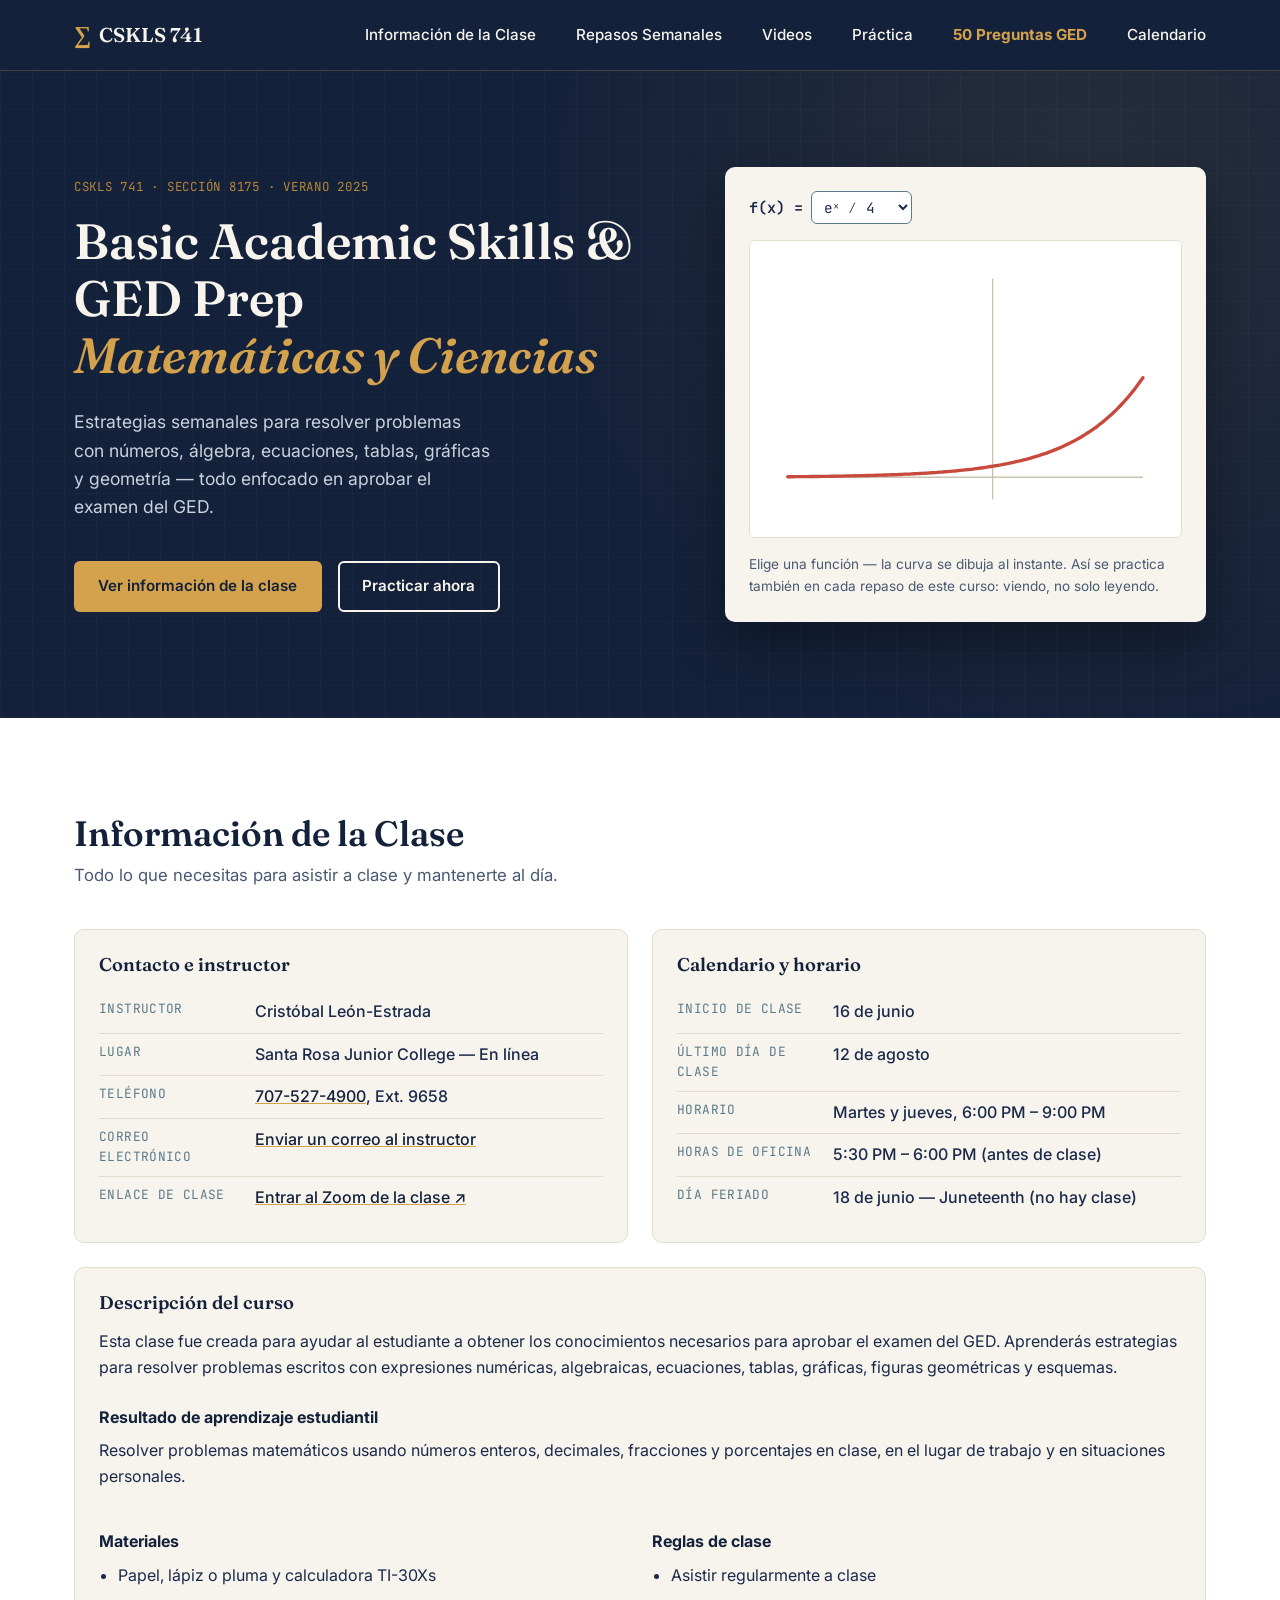
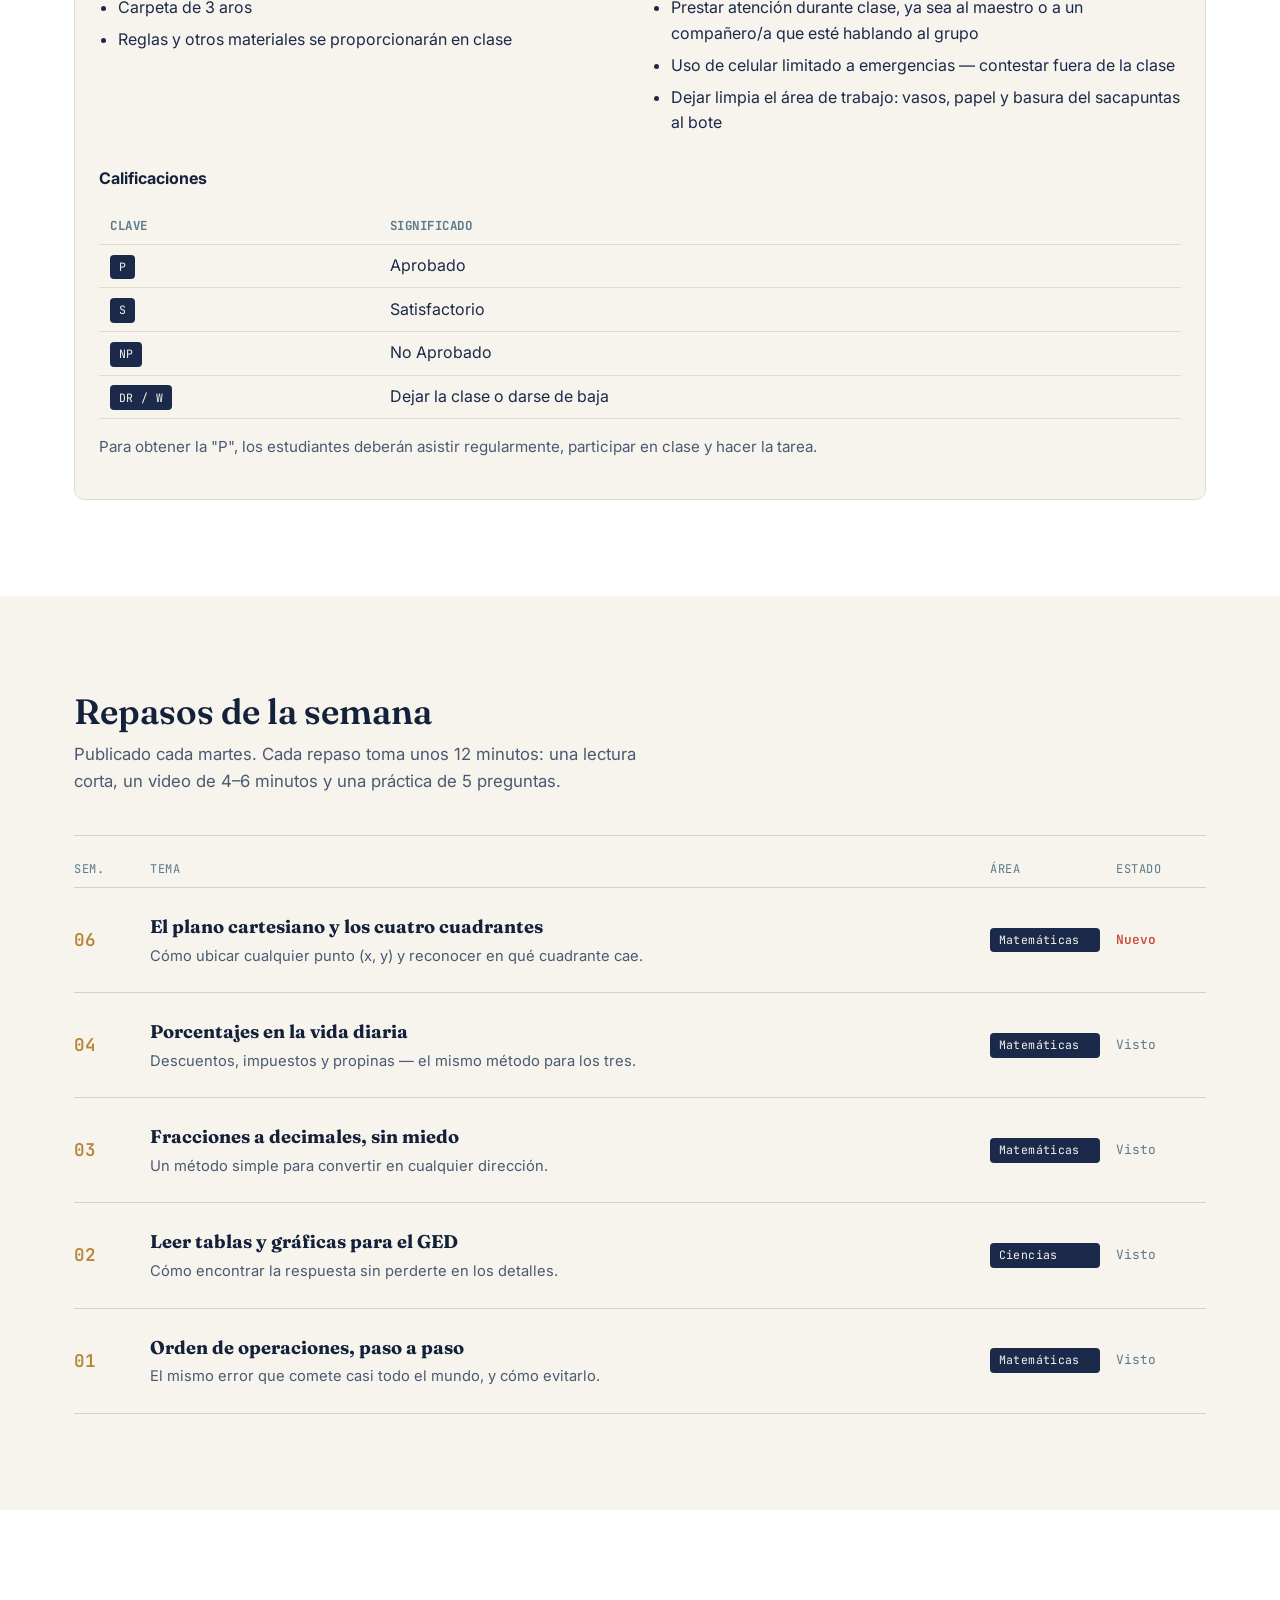
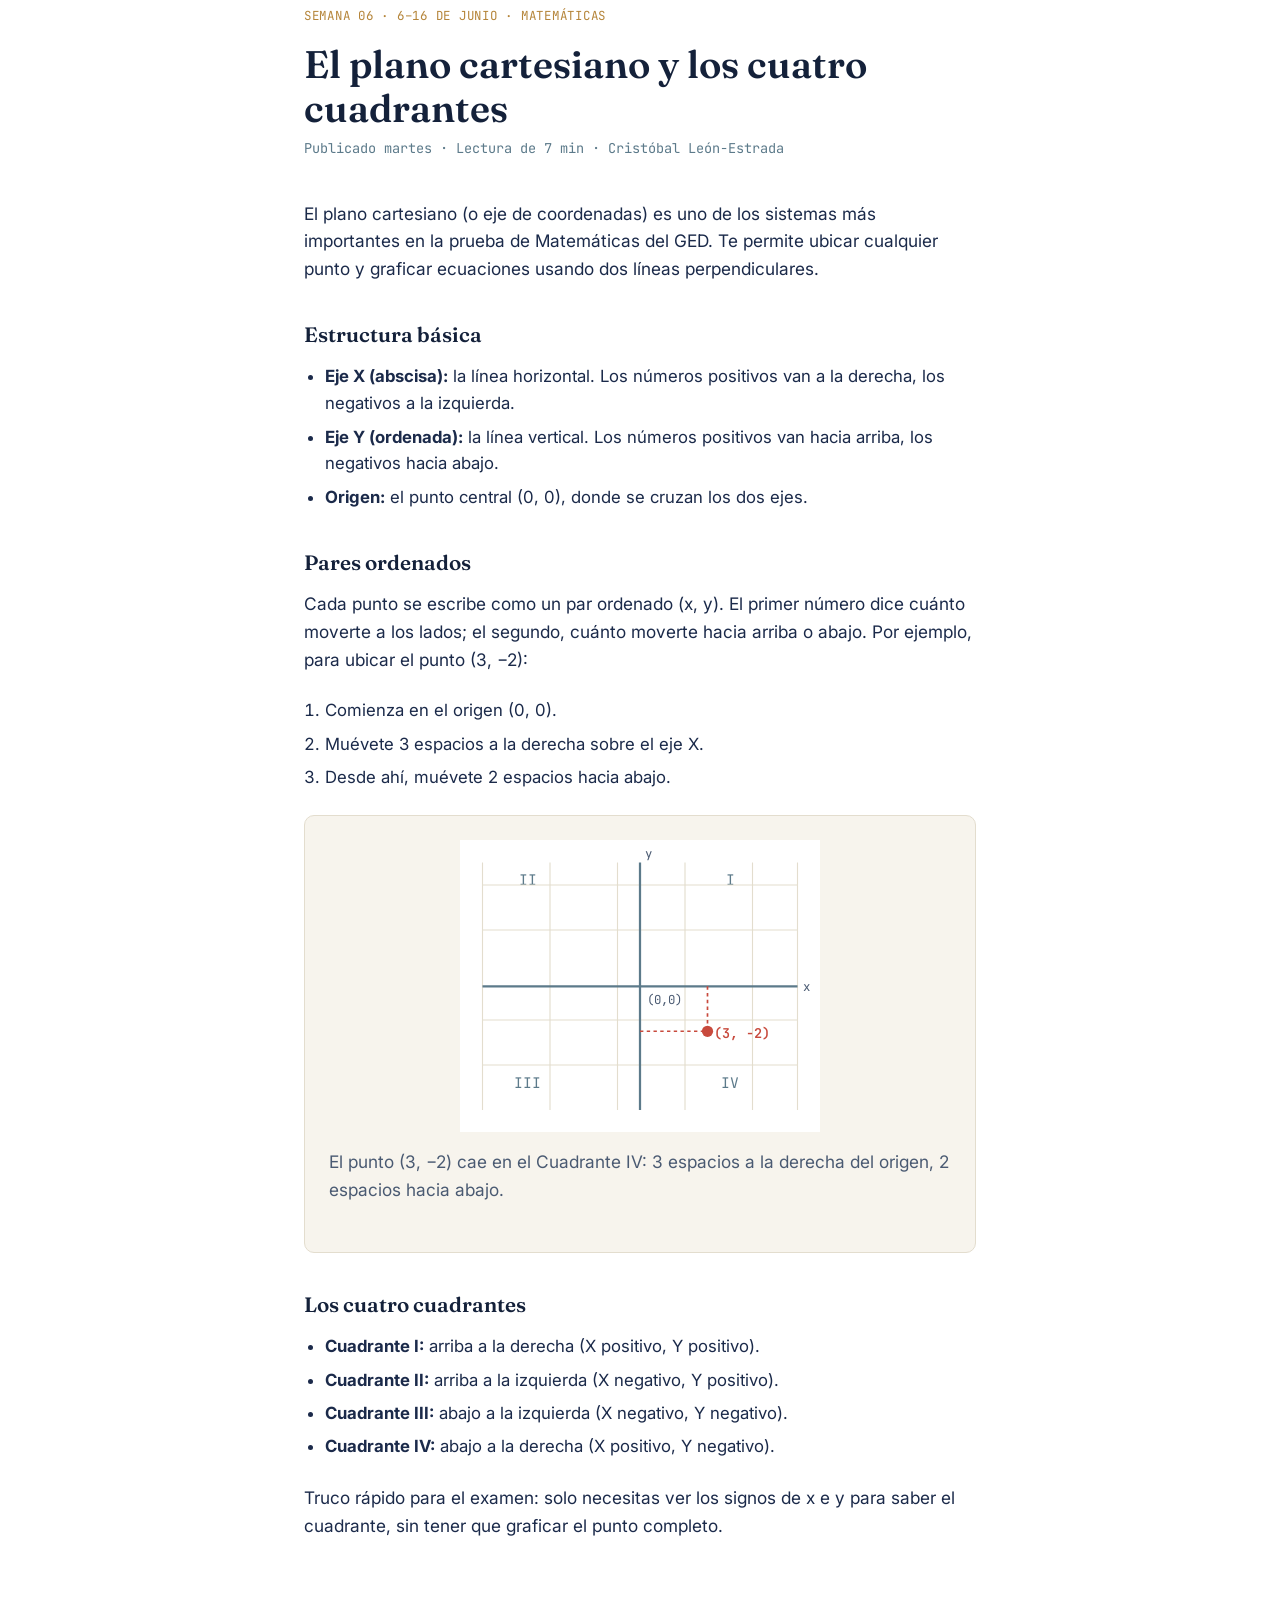
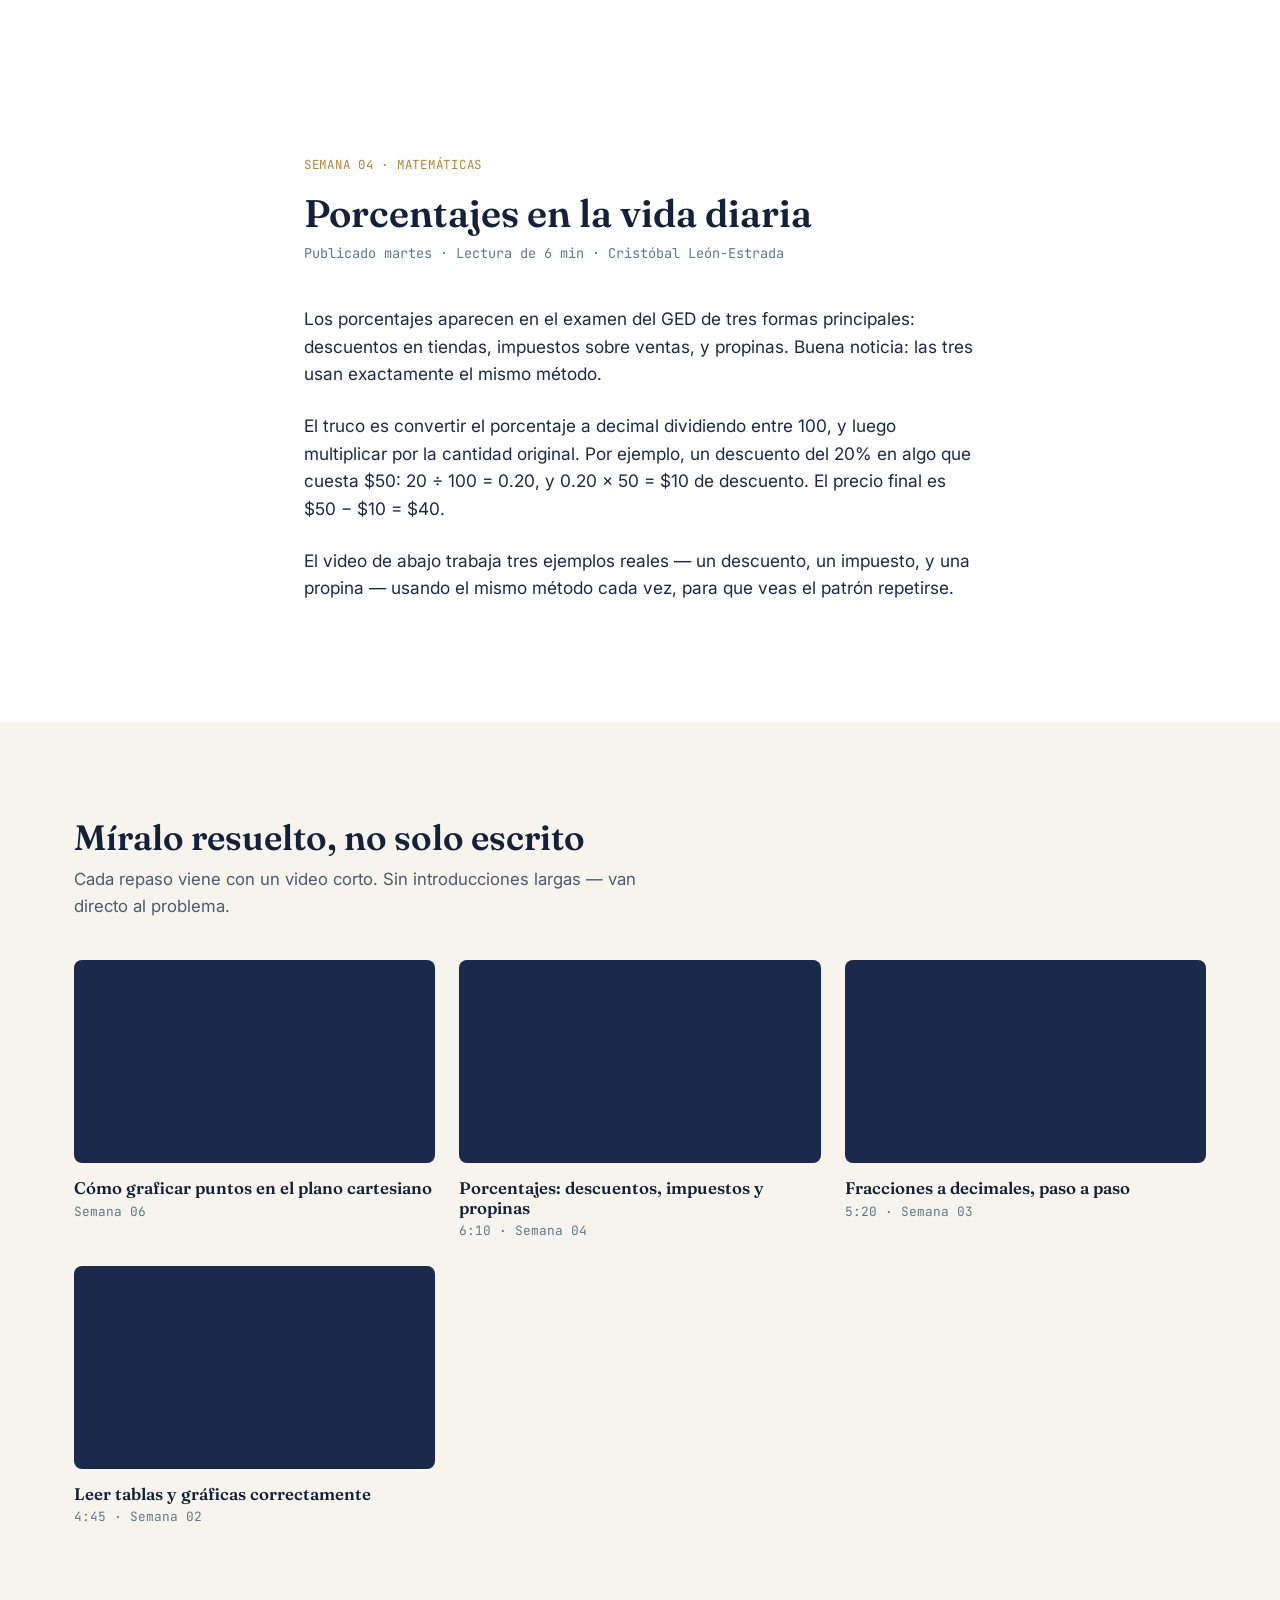
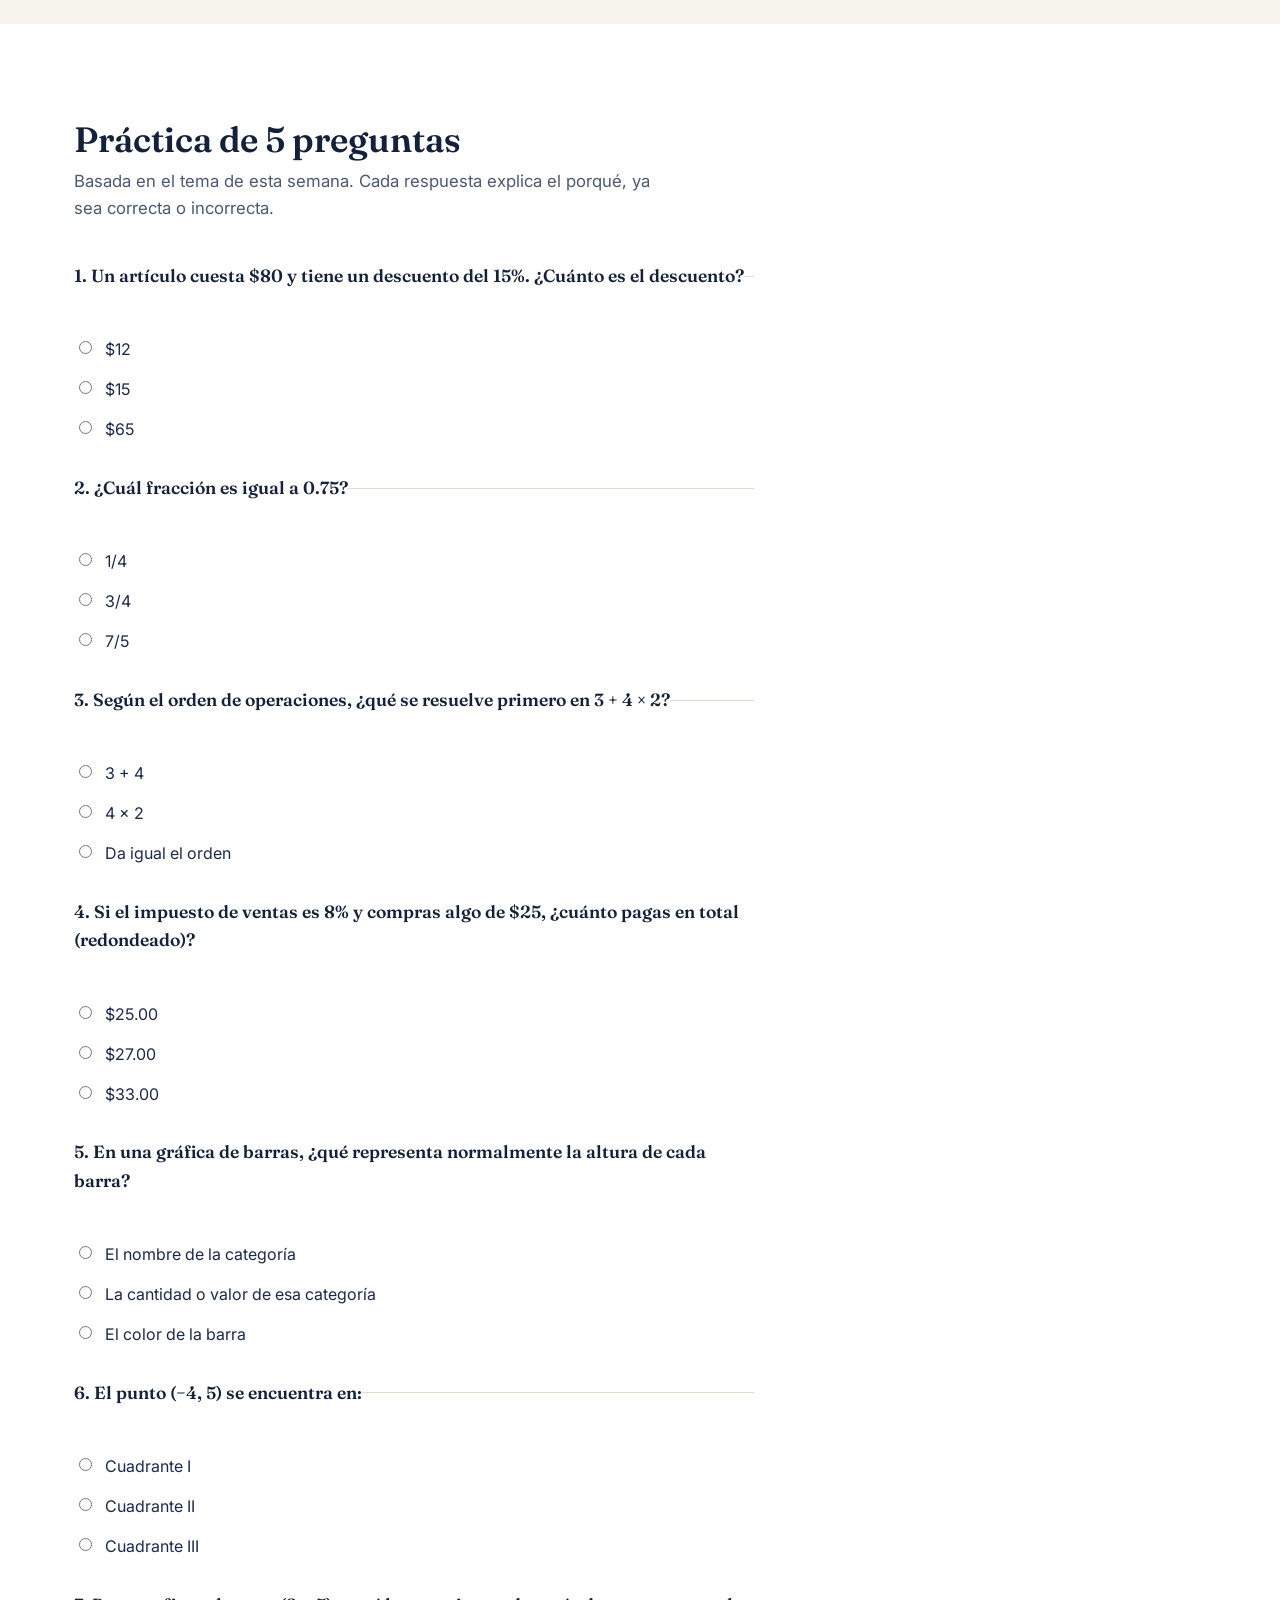
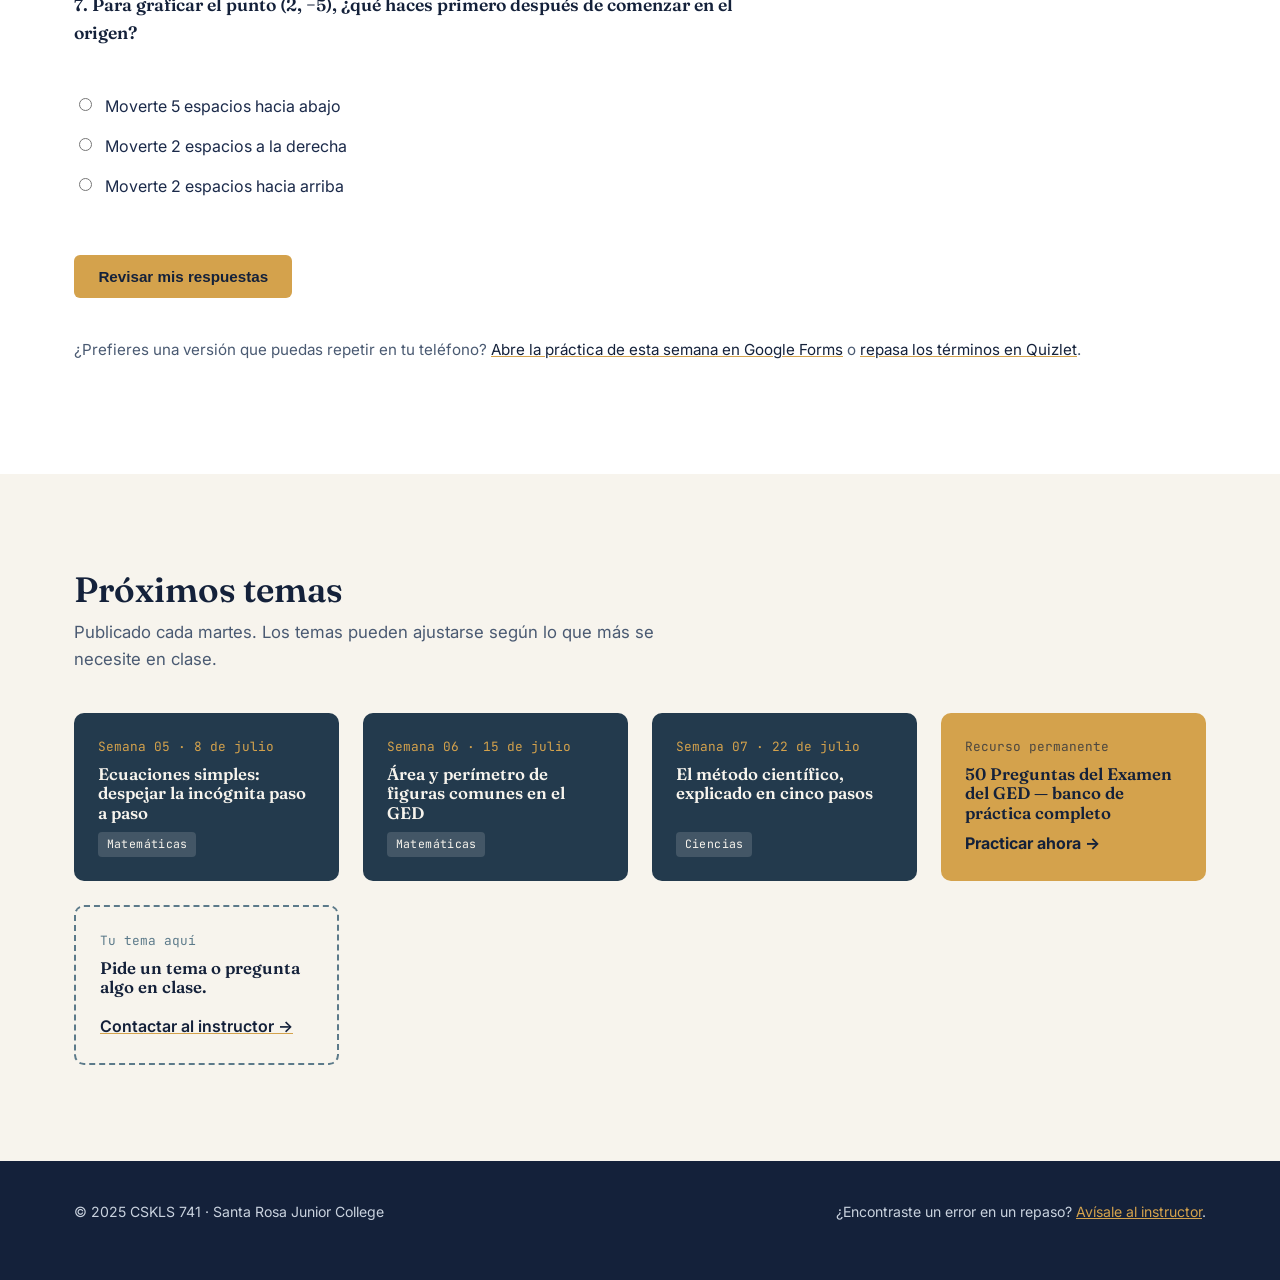
==== commit d4a62c86: "Add files via upload" ====
--- a/index.html
+++ b/index.html
@@ -34,6 +34,7 @@
         <li><a href="#weekly">Repasos Semanales</a></li>
         <li><a href="#videos">Videos</a></li>
         <li><a href="#quiz">Práctica</a></li>
+        <li><a href="preguntas-ged.html"><strong>50 Preguntas GED</strong></a></li>
         <li><a href="#calendar">Calendario</a></li>
       </ul>
     </nav>
@@ -505,6 +506,11 @@
           <h3>El método científico, explicado en cinco pasos</h3>
           <span class="tag">Ciencias</span>
         </article>
+        <article class="cal-card cal-card-resource">
+          <p class="cal-week">Recurso permanente</p>
+          <h3>50 Preguntas del Examen del GED — banco de práctica completo</h3>
+          <a class="link-arrow" href="preguntas-ged.html">Practicar ahora →</a>
+        </article>
         <article class="cal-card cal-card-request">
           <p class="cal-week">Tu tema aquí</p>
           <h3>Pide un tema o pregunta algo en clase.</h3>
--- a/styles.css
+++ b/styles.css
@@ -223,6 +223,7 @@
   padding-bottom: 2px;
 }
 .nav-list a:hover { border-bottom-color: var(--gold); }
+.nav-list a strong { color: var(--gold); font-weight: 700; }
 
 /* ============================================
    HERO
@@ -709,6 +710,14 @@
 .cal-card-request h3 { color: var(--navy-deep); }
 .cal-card-request .cal-week { color: var(--slate); }
 .cal-card-request .link-arrow { color: var(--navy-deep); margin-top: var(--space-1); }
+
+.cal-card-resource {
+  background: var(--gold);
+  color: var(--navy-deep);
+}
+.cal-card-resource h3 { color: var(--navy-deep); }
+.cal-card-resource .cal-week { color: var(--navy-deep); opacity: 0.7; }
+.cal-card-resource .link-arrow { color: var(--navy-deep); margin-top: auto; font-weight: 700; }
 
 /* ============================================
    ABOUT / SUBSCRIBE
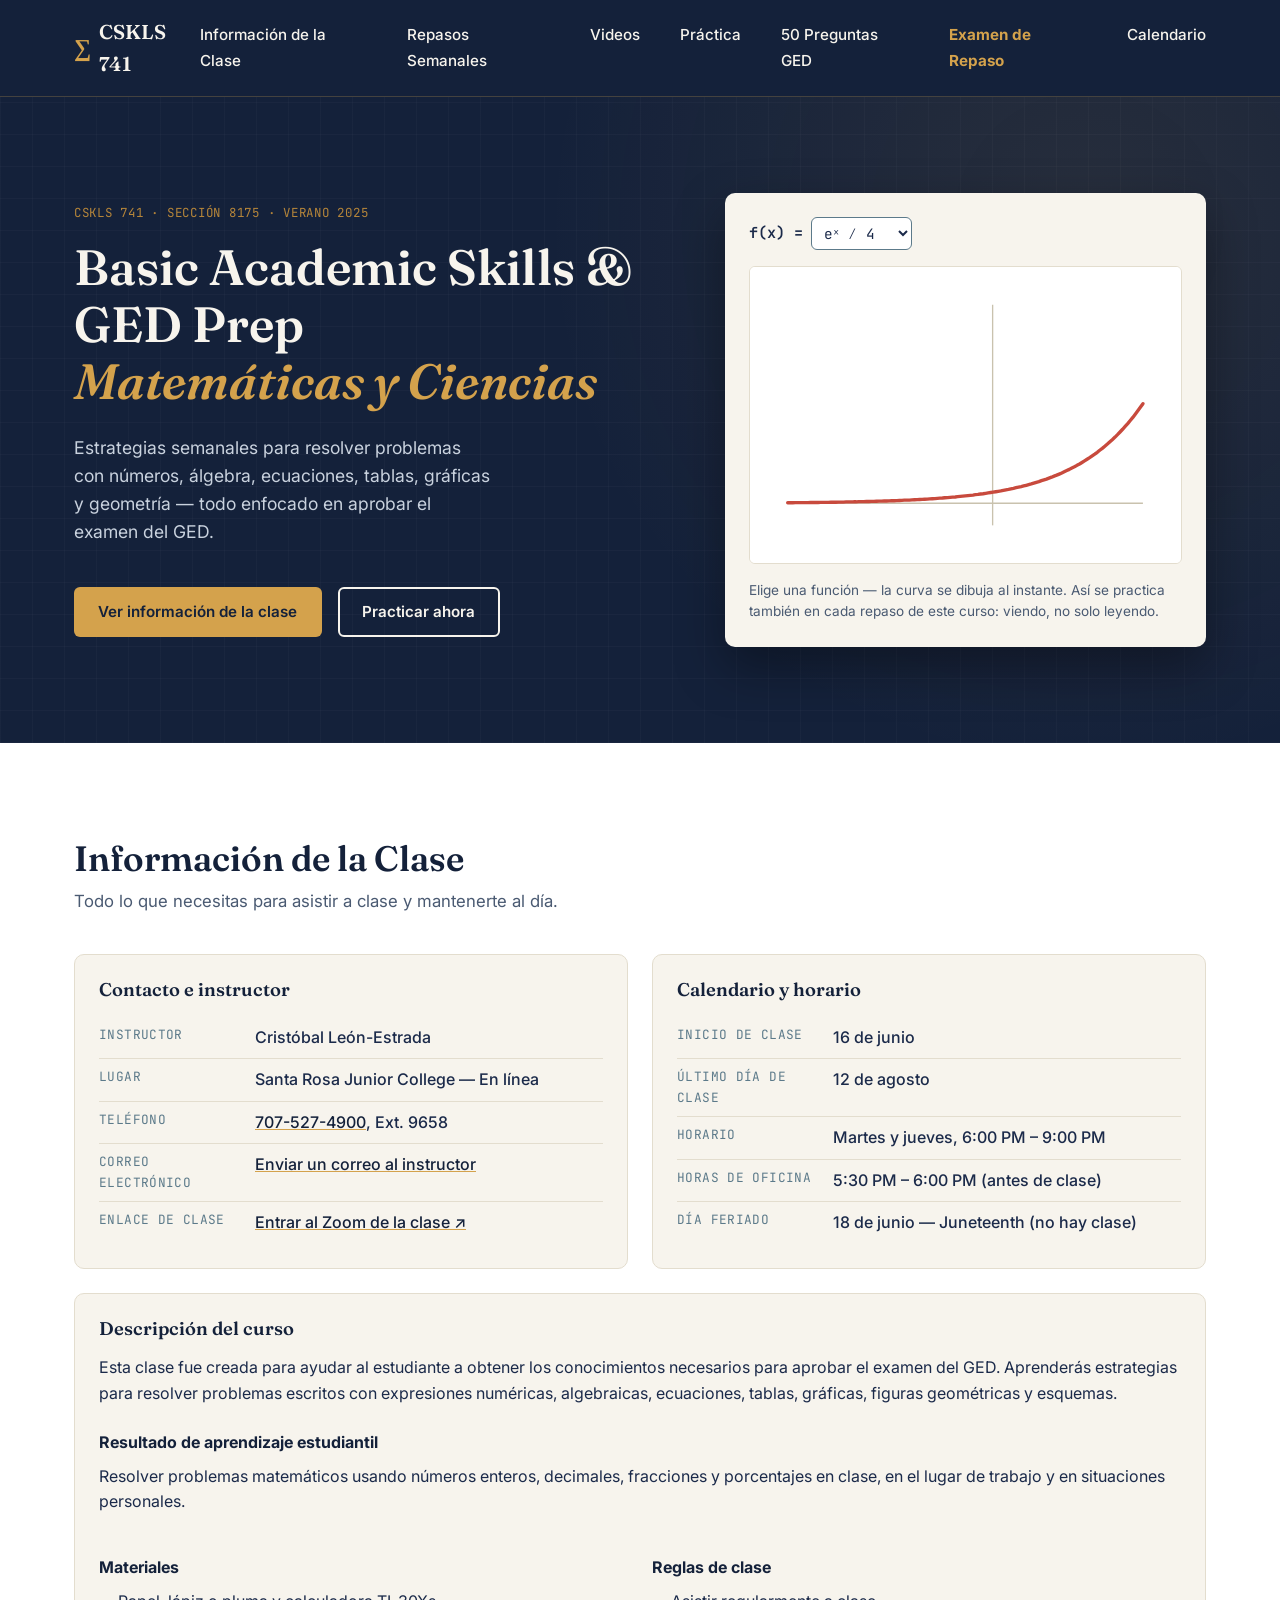
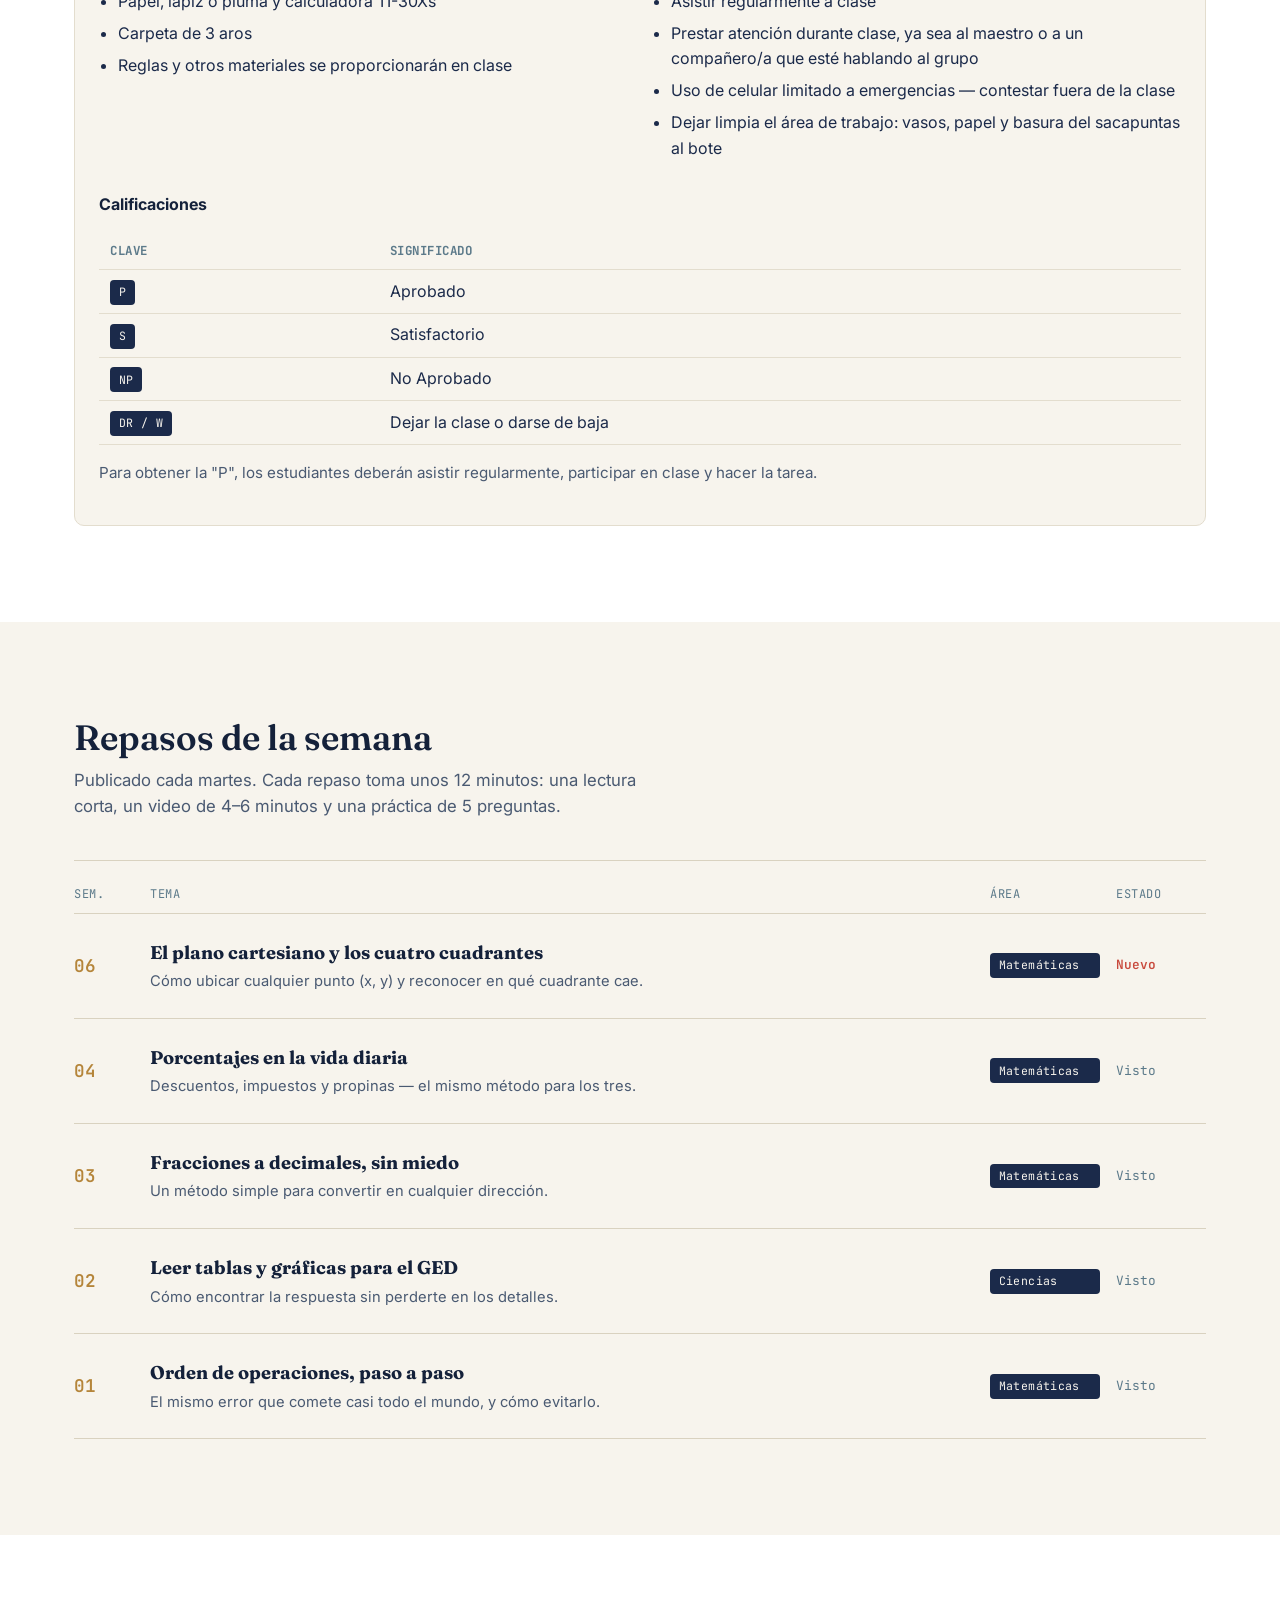
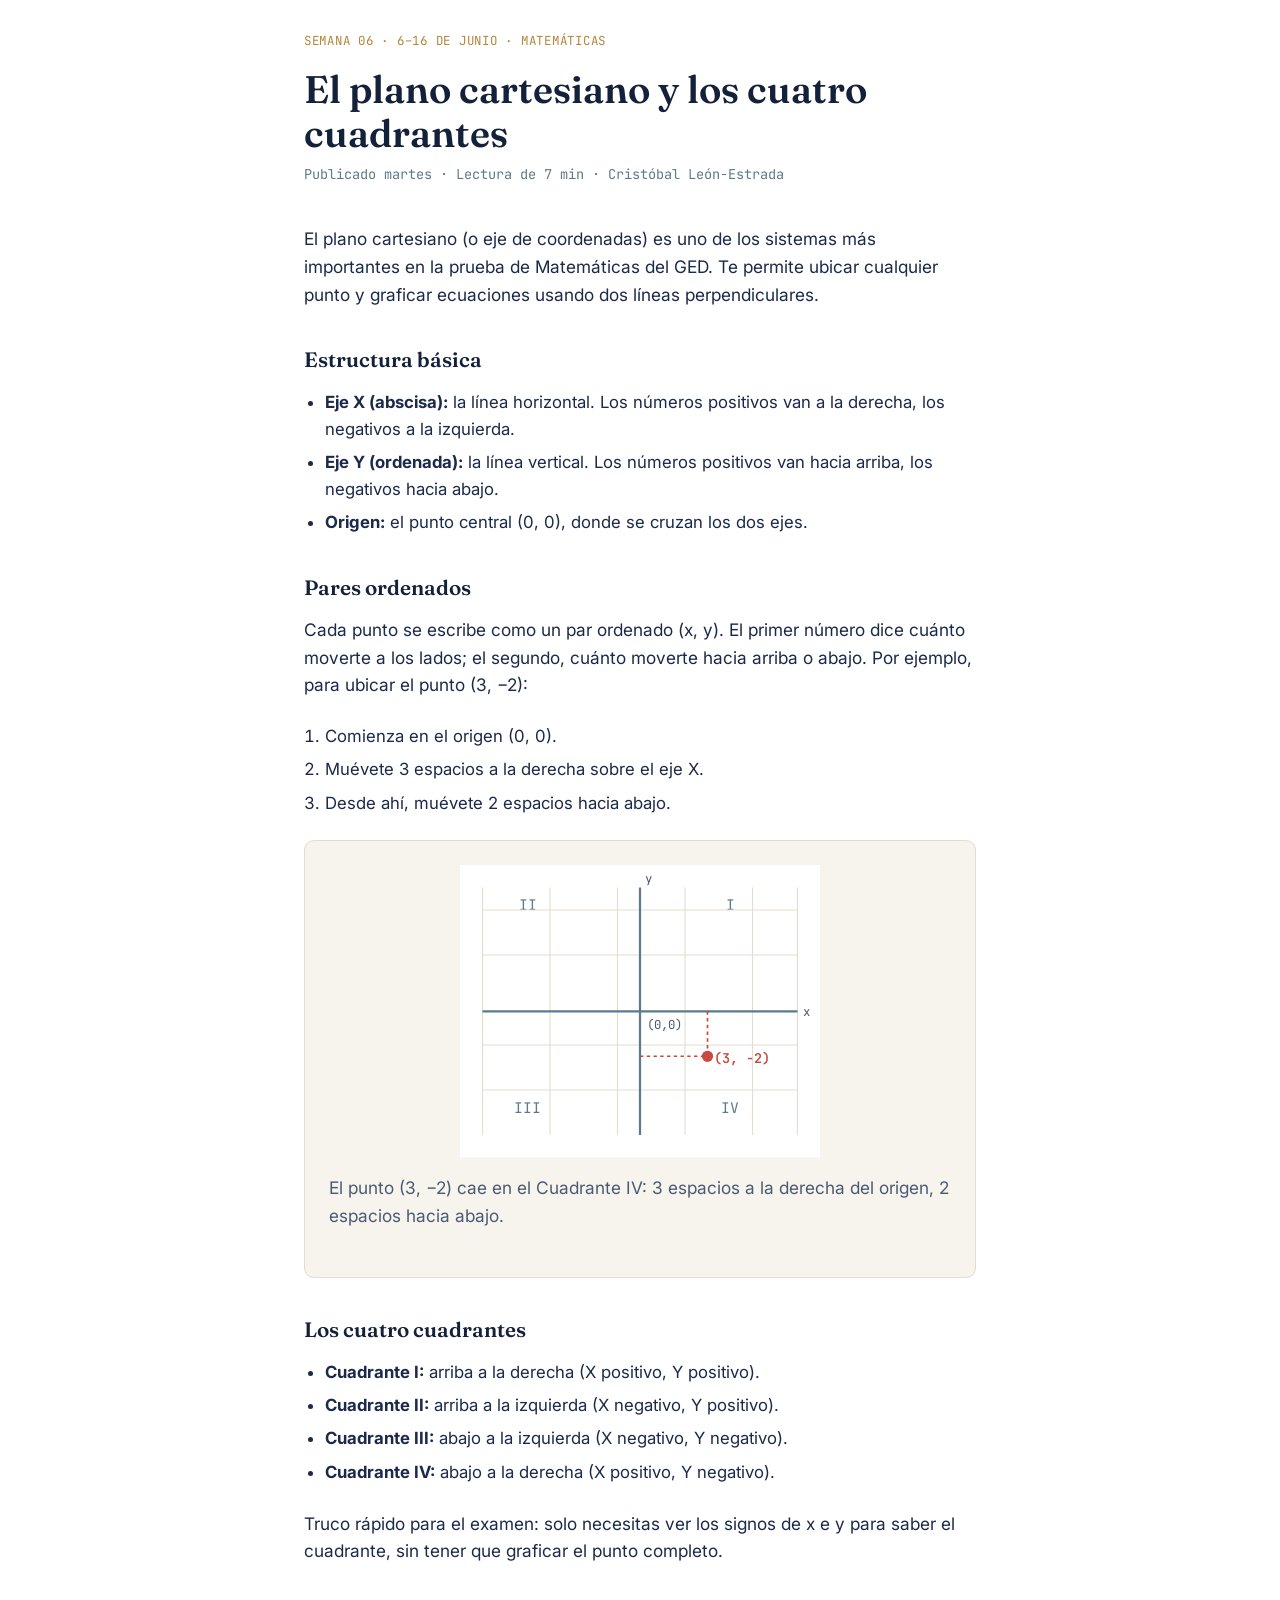
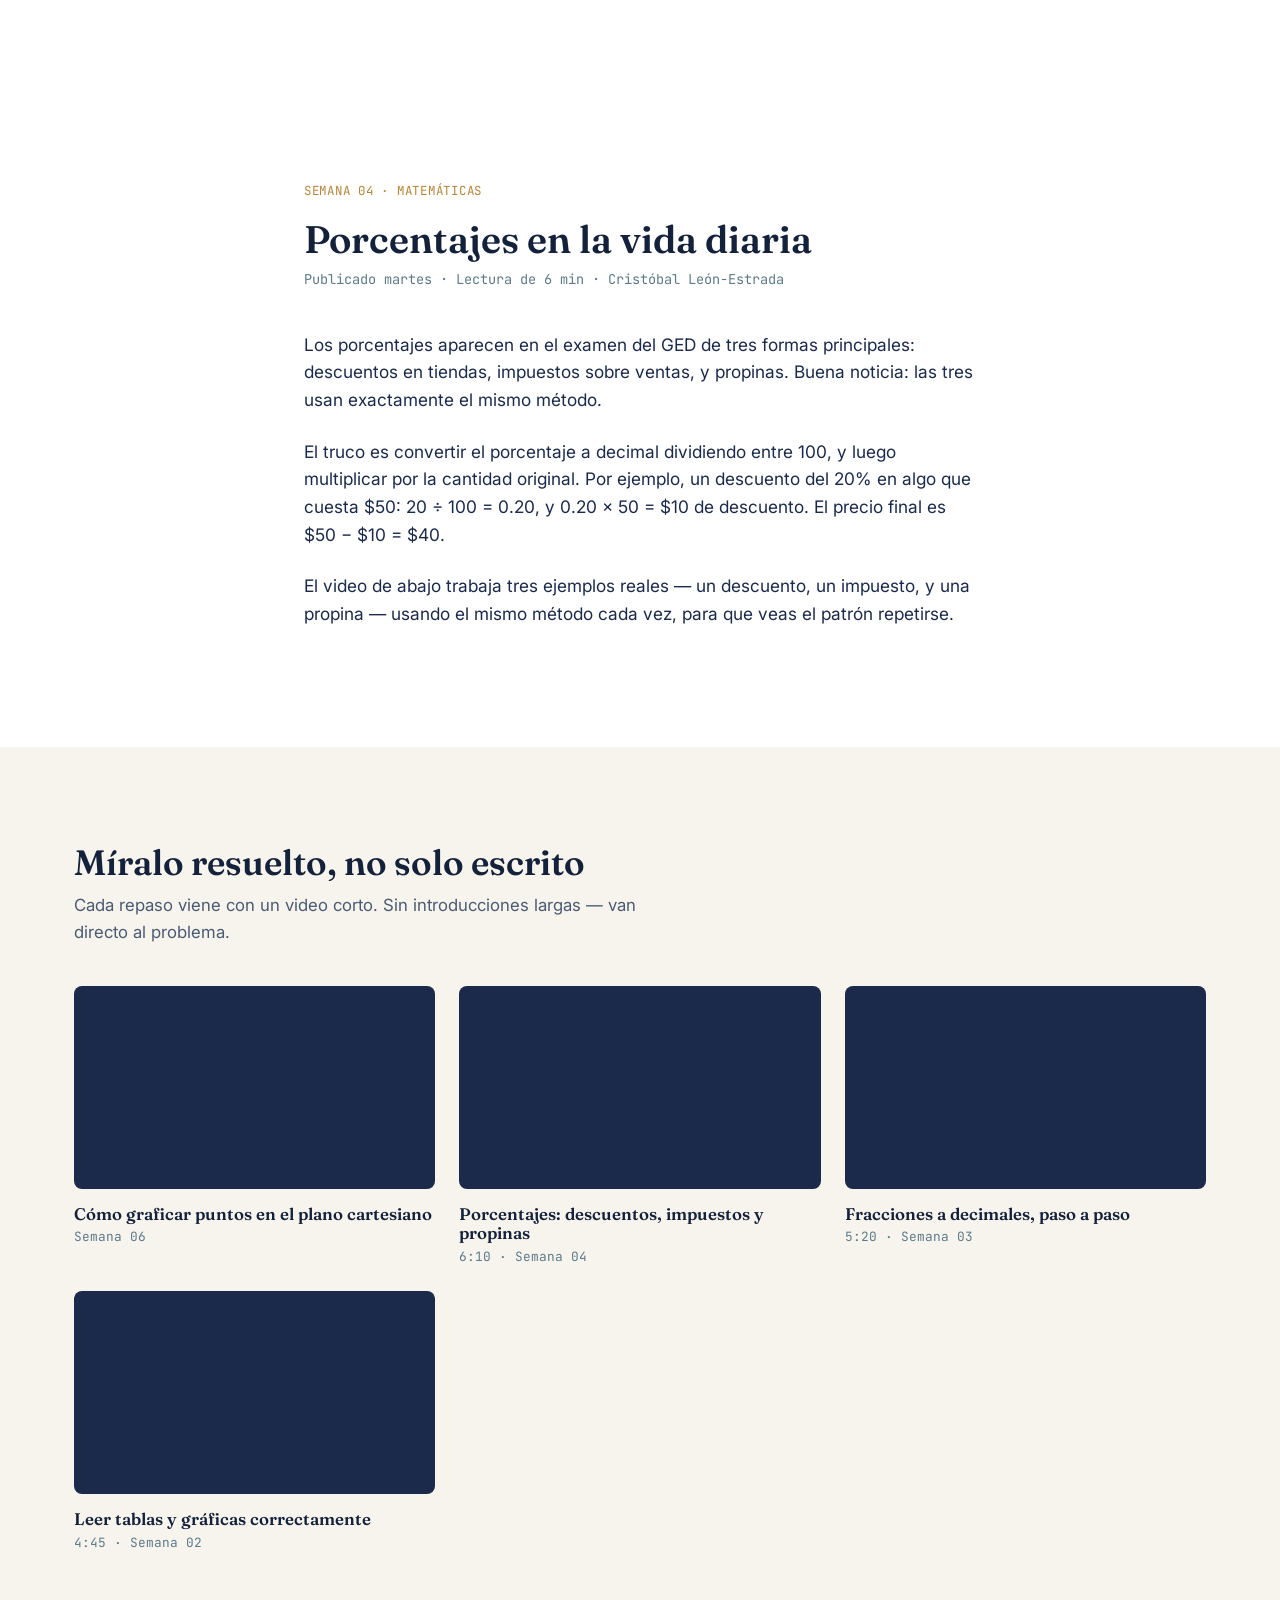
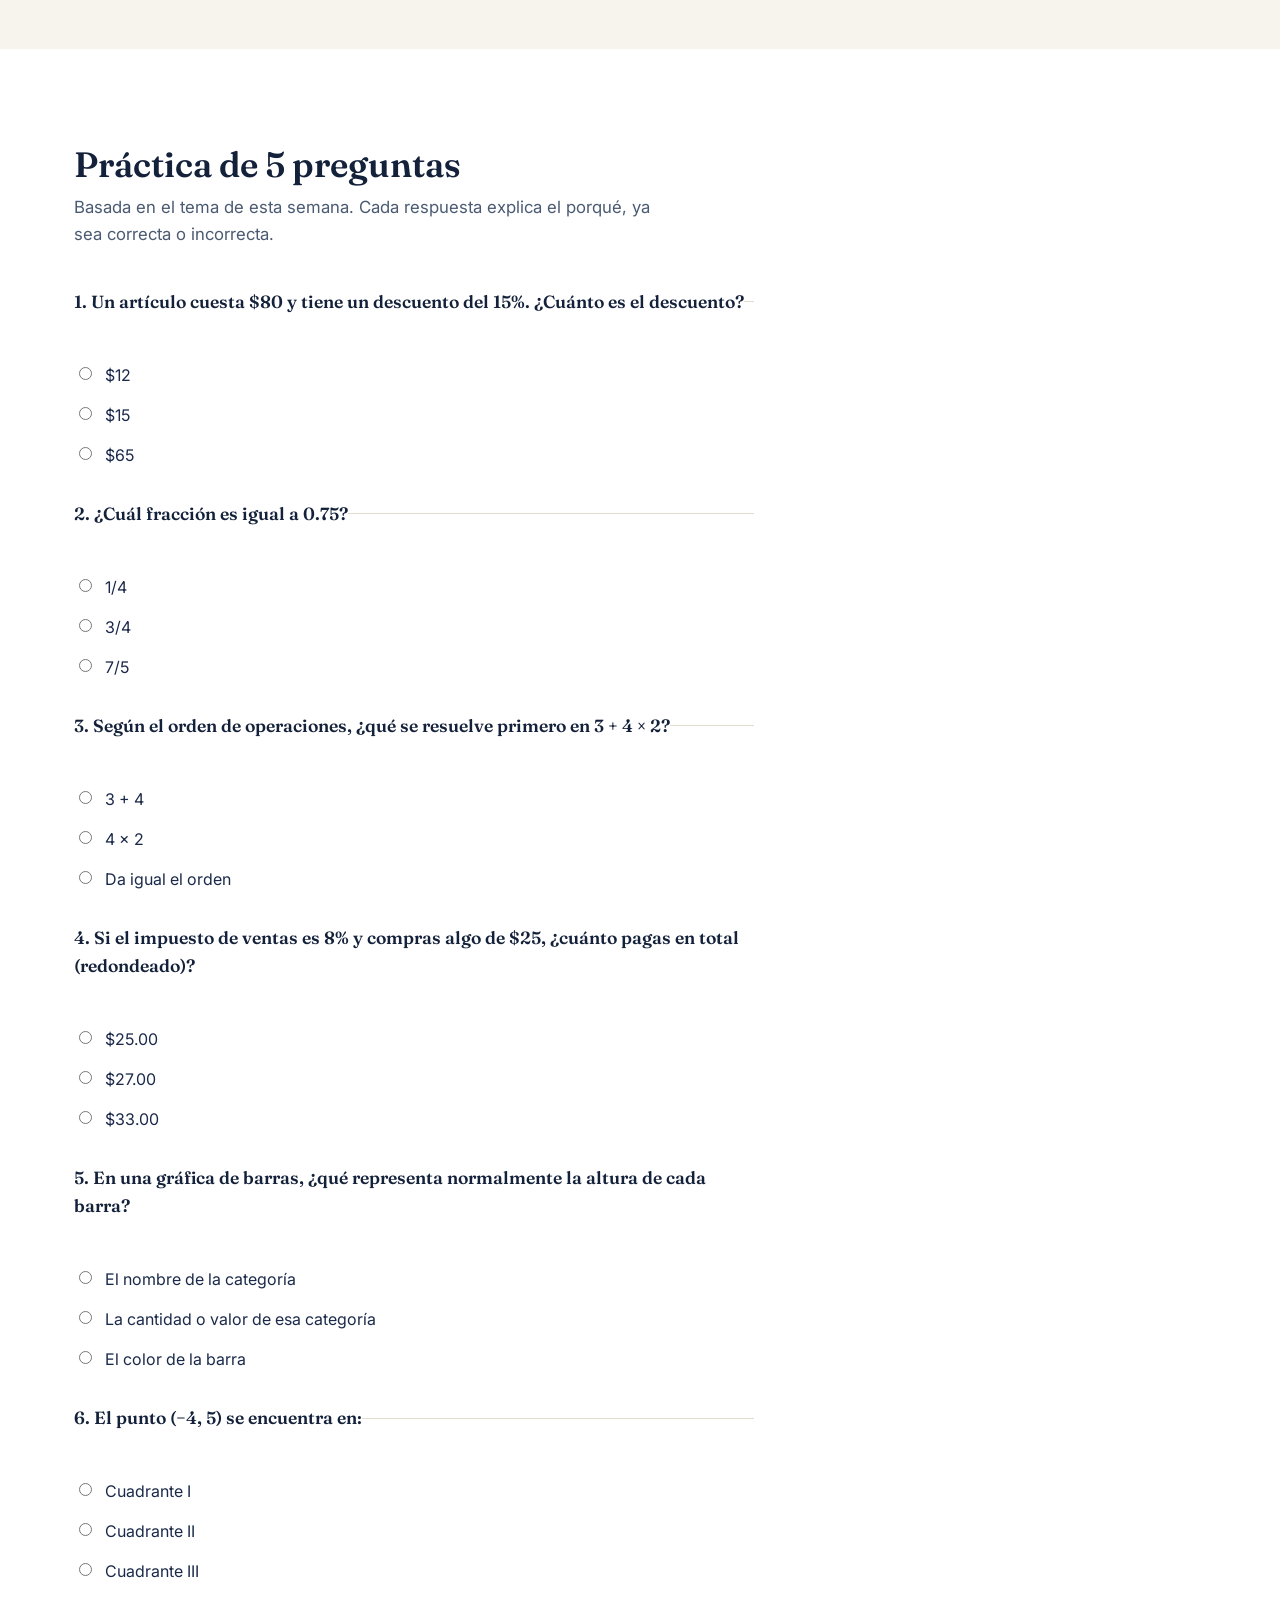
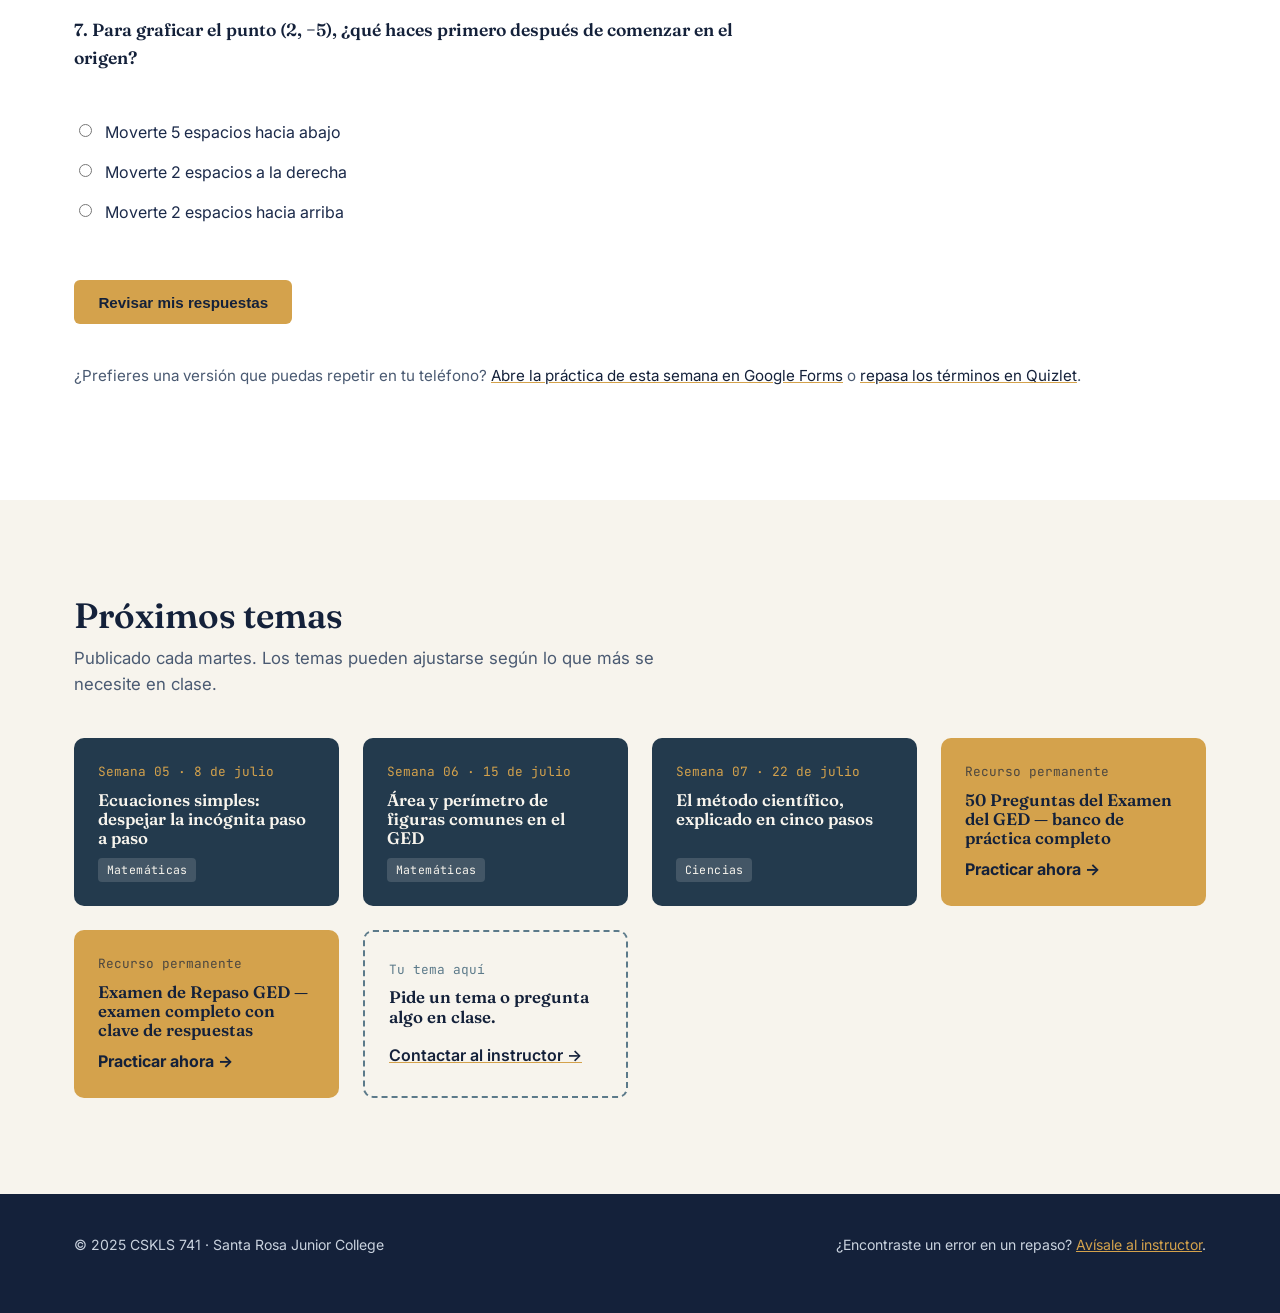
==== commit cbce5c82: "hi" ====
--- a/index.html
+++ b/index.html
@@ -34,7 +34,8 @@
         <li><a href="#weekly">Repasos Semanales</a></li>
         <li><a href="#videos">Videos</a></li>
         <li><a href="#quiz">Práctica</a></li>
-        <li><a href="preguntas-ged.html"><strong>50 Preguntas GED</strong></a></li>
+        <li><a href="preguntas-ged.html">50 Preguntas GED</a></li>
+        <li><a href="examen-repaso-ged.html"><strong>Examen de Repaso</strong></a></li>
         <li><a href="#calendar">Calendario</a></li>
       </ul>
     </nav>
@@ -511,6 +512,11 @@
           <h3>50 Preguntas del Examen del GED — banco de práctica completo</h3>
           <a class="link-arrow" href="preguntas-ged.html">Practicar ahora →</a>
         </article>
+        <article class="cal-card cal-card-resource">
+          <p class="cal-week">Recurso permanente</p>
+          <h3>Examen de Repaso GED — examen completo con clave de respuestas</h3>
+          <a class="link-arrow" href="examen-repaso-ged.html">Practicar ahora →</a>
+        </article>
         <article class="cal-card cal-card-request">
           <p class="cal-week">Tu tema aquí</p>
           <h3>Pide un tema o pregunta algo en clase.</h3>
